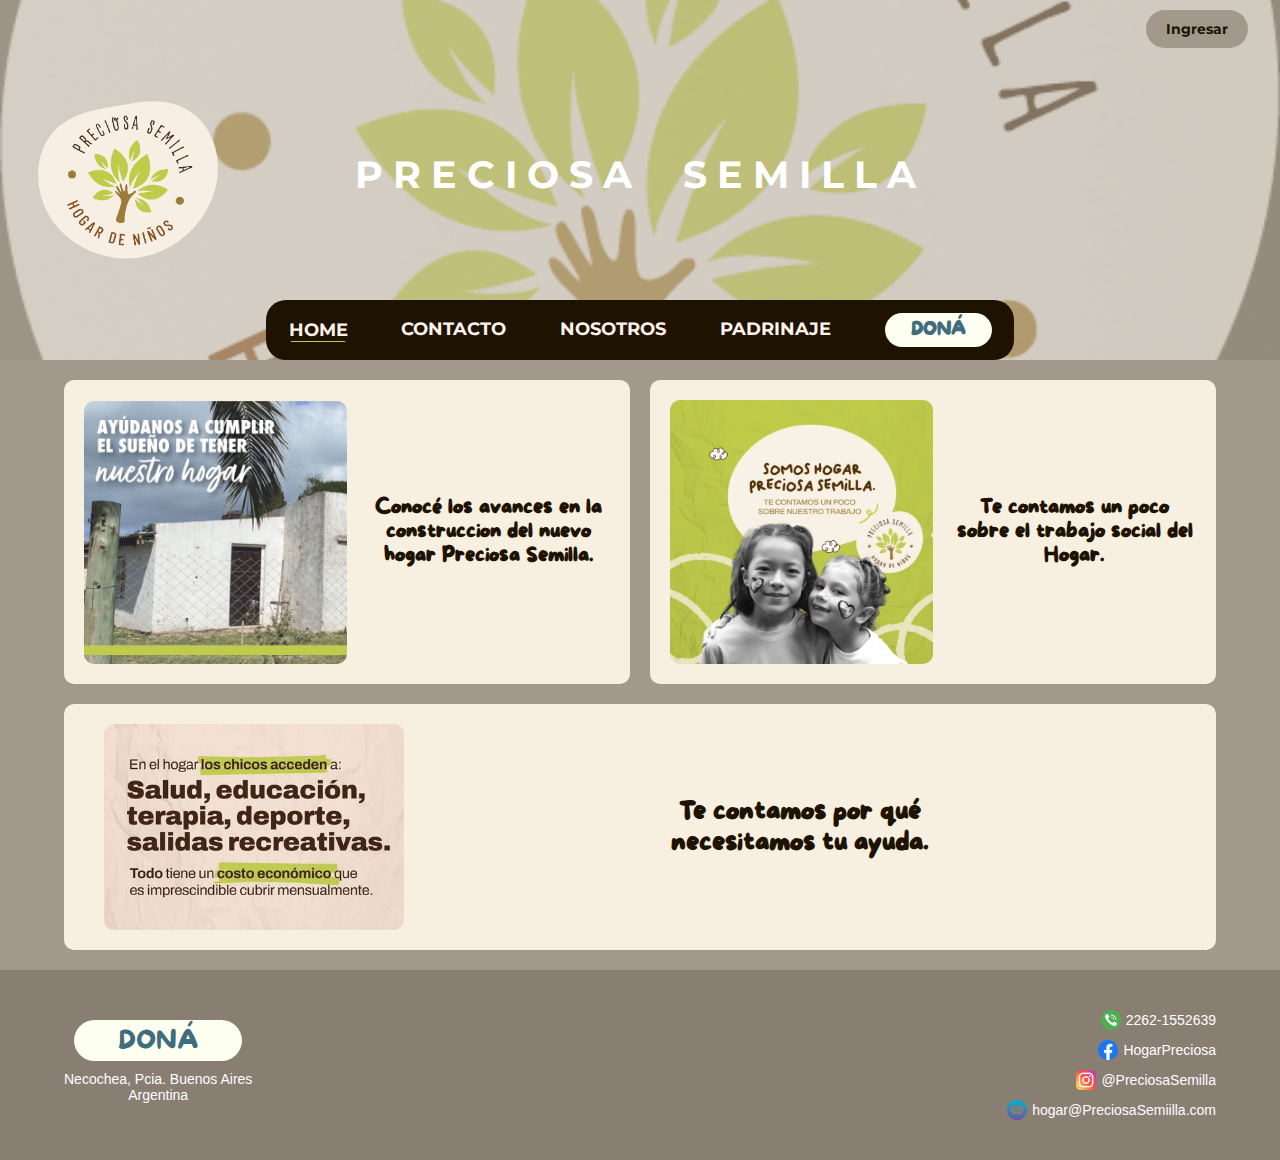
==== index.html @ 32f1a060 "Modificacion estructura de header y estilo navbar" ====
<!DOCTYPE html>
<html lang="es">

<head>
    <meta charset="UTF-8">
    <meta name="viewport" content="width=device-width, initial-scale=1.0">
    <link href="https://fonts.googleapis.com/css2?family=Montserrat:wght@400;700&family=More+Sugar&display=swap"
        rel="stylesheet">
    <link rel="stylesheet" href="./css/preciosasemilla.css">
    <link rel="stylesheet" href="https://cdnjs.cloudflare.com/ajax/libs/font-awesome/6.0.0-beta3/css/all.min.css">
    <title>Preciosa semilla</title>
</head>

<body>
    <header>
        <div class="header">
            <div class="top-header">
                <div class="header-content">
                    <img src="img\PRECIOSA-SEMILLA-LOGO.png" alt="Preciosa Semilla Logo" class="logo">
                </div>
                <div class="user-section">
                    <div class="user-icon oculto">
                        <img src="img/usuario.png" alt="User Icon">
                    </div>

                    <a href="login.html" class="login-button" id="link_ingresar">Ingresar</a>
                    <span id="span_nombre_usuario" class="login-button oculto"></span>
                </div>
            </div>
            <div class="title-header">
                <h1>PRECIOSA SEMILLA</h1>
            </div>
            <nav class="nav">
                <ul>
                    <li class="li-active"><a href="index.html">HOME</a></li>
                    <li><a href="contacto.html">CONTACTO</a></li>
                    <li><a href="nosotros.html">NOSOTROS</a></li>
                    <li><a href="padrinaje.html">PADRINAJE</a></li>
                    <li><a href="dona.html" class="btn-dona dona">DONÁ</a></li>
                </ul>
            </nav>
            <!-- Menu responsive -->
            <div class="hamburger" onclick="toggleMenu()">
                <img src="img/menu-hamburguesa.png" alt="User Icon">
                <span></span>
                <span></span>
                <span></span>
            </div>

            <nav class="responsive-menu">
                <ul>
                    <li><a href="index.html">HOME</a></li>
                    <li><a href="contacto.html">CONTACTO</a></li>
                    <li><a href="nosotros.html">NOSOTROS</a></li>
                    <li><a href="padrinaje.html">PADRINAJE</a></li>
                    <li><a href="dona.html">DONÁ</a></li>
                </ul>
            </nav>
        </div>
    </header>

    <main class="main-home">
        <section class="card-home">
            <img src="./img/ayudanos-a-contruir-nuestro-hogar.png" alt="Ayudanos a construir nuestro hogar">
            <h4>Conocé los avances en la construccion del nuevo hogar Preciosa Semilla.</h4>
        </section>
        <section class="card-home">
            <img src="./img/nosotros.jpeg" alt="Somos hogar Preciosa Semilla">
            <h4>Te contamos un poco sobre el trabajo social del Hogar.</h4>
        </section>
        <section class="card-home card-home-sola">
            <img src="./img/salud-educacion-preciosa-semilla.png"
                alt="Salud, educación, terapia, deporte, salidas recreativas">
            <h4 class="h4-te-contamos">Te contamos por qué necesitamos tu ayuda.</h4>
        </section>
    </main>
    <footer>
        <div class="container-footer">
            <div class="footer-izq">
                <a href="dona.html" class="btn-dona">DONÁ</a>
                <p>Necochea, Pcia. Buenos Aires</p>
                <p>Argentina</p>
            </div>
            <div class="footer-der">
                <a href="https://wa.me/22621552639" target="_blank" rel="noopener noreferrer"><img
                        src="./img/llamada.png" alt="whatsapp" width="20" height="20"> 2262-1552639</a>
                <a href="https://www.facebook.com/preciosasemilla" target="_blank" rel="noopener noreferrer"><img
                        src="./img/facebook.png" alt="facebook" width="20" height="20"> HogarPreciosa</a>
                <a href="https://www.instagram.com/preciosasemilla/" target="_blank" rel="noopener noreferrer"><img
                        src="./img/instagram.png" alt="instagram" width="20" height="20">@PreciosaSemilla</a>
                <a href="mailto:hogar@PreciosaSemiilla.com" rel="noopener noreferrer"><img
                        src="./img/correo-electronico.png" alt="mail" width="20" height="20">
                    hogar@PreciosaSemiilla.com</a>
            </div>
        </div>

    </footer>
    <script src="./js/preciosasemilla.js"></script>

    <script src="js/script.js"></script>
</body>

</html>
---- css/preciosasemilla.css ----
/*Fuentes*/
@font-face {
    font-family: 'More sugar';
    src: url('../fonts/more_sugar_font/MoreSugar-Regular.ttf');
}

* {
    margin: 0;
    padding: 0;
    box-sizing: border-box;
}

/* General Styles */
body {
    font-family: 'Montserrat', sans-serif;
    background-color: #a2988b;
    color: #fff3ec;
}

h1,
h2 {
    font-family: 'Montserrat', cursive;
    color: #fdfff0;
    text-align: center;
}

h2 {
    font-family: 'More sugar';

}

p,
a {
    font-size: 14px;
    text-decoration: none;
}

ul {
    list-style: none;
}

/* body {
    font-family: 'More sugar';
    background-color: #a2988b;
} */

main {
    width: 90%;
    max-width: 1200px;
    margin: auto;
}

/*AMPI*/
/* General Styles */
.info-section {
    display: flex;
    justify-content: space-around;
    align-items: center;
    padding: 10%;
    background-color: #f5efe4;
    color: #4d4d4d;
}

.image-container img {
    max-width: 100%;
    border-radius: 10px;
}

.text-container {
    margin: 5%;
    width: 90%;
    text-align: center;
}

.text-container h2 {
    font-size: 2rem;
    color: #406c7d;
    margin-bottom: 1rem;
}

.text-container p {
    font-size: 1rem;
    line-height: 1.5;
    margin-bottom: 1rem;
}

.text-container h3 {
    font-size: 1.5rem;
    margin-top: 2rem;
}

.buttons {
    display: flex;
    justify-content: space-around;
    margin-top: 2rem;
}

.buttons a {
    background-color: #bfcc4d;
    color: #406c7d;
    padding: 10px 20px;
    border: none;
    border-radius: 5px;
    cursor: pointer;
    font-size: 1rem;
}

.buttons a:hover {
    background-color: #aab739;
}


/* Header */
/* .header {
    display: flex;
    justify-content: space-between;
    align-items: center;
    background-color: rgba(162, 152, 139, 0.8);
    padding: 10px 20px;
    position: sticky;
    top: 0;
    z-index: 10;
}

.logo-container {
    display: flex;
    align-items: center;
}

.logo {
    height: 50px;
    margin-right: 10px;
}

.site-title {
    font-size: 24px;
}

.navbar {
    display: flex;
    gap: 20px;
}

.navbar a {
    text-decoration: none;
    color: #fff3ec;
    padding: 5px 10px;
}

.navbar .active {
    background-color: #bfcc4d;
    color: #406c7d;
    border-radius: 5px;
}

.navbar .donate,
.footer .donate,
.donate {
    background-color: #ffffff3f;
    color: #406c7d;
    border-radius: 5px;
    padding: 10px 20px;
}

.login {
    background-color: transparent;
    border: 1px solid #fff3ec;
    padding: 5px 10px;
    color: #fff3ec;
    border-radius: 5px;
} */

/* Contact Section */
.contact-section,
#nosotros,
#padrinazgo {
    display: flex;
    align-items: center;
    /* Centra verticalmente ambos bloques */
    justify-content: center;
    /* Centra horizontalmente ambos bloques */
    gap: 5%;
    /* Espacio entre los bloques */
    padding: 10%;
    /* Espaciado alrededor de la sección */
}

.form {
    width: 100%;
    /* Ajusta el ancho de cada bloque */
    display: flex;
    flex-direction: column;
    align-items: center;
    /* Centra horizontalmente el contenido */
    text-align: center;
    /* Centra el texto */

}

.form-container,
.info-container {
    width: 45%;
    /* Ajusta el ancho de cada bloque */
    display: flex;
    flex-direction: column;
    align-items: center;
    /* Centra horizontalmente el contenido */
    text-align: center;
    /* Centra el texto */
}

input,
textarea {
    width: 90%;
    /* Tamaño del campo */
    /* margin: 10px 0; */
    margin-bottom: 15px;
    /* Espaciado superior e inferior */
    padding: 10px;
    /* Espaciado interno */
    border: 1px solid #ccc;
    /* Define un borde */
    border-radius: 5px;
    /* Borde redondeado */
    background-color: #fff3ec;
    /* Color de fondo */
    color: #4d4d4d;
    /* Color del texto */
    max-width: 350px;
}

/* button {
    background-color: #bfcc4d;
    color: #406c7d;
    border: none;
    padding: 10px 20px;
    border-radius: 5px;
    cursor: pointer;
    margin-top: 20px;
    align-self: center;
} */
.btn-form {
    background-color: #bfcc4d;
    color: #406c7d;
    border: none;
    padding: 10px 20px;
    border-radius: 5px;
    cursor: pointer;
    margin-top: 20px;
    align-self: center;
}

/*FIN AMPI*/

/*HOME*/
.main-home {
    display: grid;
    gap: 20px;
    grid-template-columns: 1fr;
    padding: 20px 0;

}

.card-home {
    display: flex;
    flex-direction: column;
    align-items: center;
    gap: 20px;
    padding: 20px;
    background-color: #f7efe0;
    border-radius: 10px;
    position: relative;
    cursor: pointer;
    transition: all 0.3s;
}

.card-home h4 {
    font-family: 'More sugar';
    font-size: 20px;
    color: #1e1200;
    text-align: center;
    max-width: 300px;
    margin: auto;
}

.card-home img {
    width: 90%;
    max-width: 300px;
    border-radius: 10px;
}

.card-home:hover {
    transform: scale(1.05);
}

.form-login {
    display: flex;
    flex-direction: column;
    max-width: 400px;
    margin: auto;
    padding: 30px;
    width: 100%;
}

.form-login div {
    display: flex;
    flex-direction: row;
    justify-content: space-between;
    width: 90%;
}

.form-login h5 {
    font-family: 'More sugar';
    font-size: 26px;
    color: #fff3ec;
    text-align: center;
    margin: 0;
}

.mensaje-error {
    color: red;
    font-size: 14px;
    margin: 0;
}

.oculto {
    display: none;
}

/* FOOTER*/
.btn-dona {
    font-family: 'More sugar';
    color: #406c7d;
    padding: 5px 26px;
    border-radius: 30px;
    border: none;
    font-size: 26px;
    margin: 10px;
    cursor: pointer;
    background-color: #fdfff0;
    transform: scale(1);
    transition: all 1s ease-out;
}

.btn-dona:hover {
    transform: scale(1.2);
}

footer {
    background-color: #887e72;
    color: #ffffff;
    padding: 20px 0;
}

.container-footer {
    max-width: 1200px;
    margin: auto;
    display: flex;
    justify-content: space-between;
    background-color: #887e72;
    color: #ffffff;
    padding: 20px 0;
    font-size: 16px;
    font-family: 'Monserat', sans-serif;
    flex-direction: column;
    gap: 15px;
}

.footer-izq {
    text-align: center;
    display: flex;
    flex-direction: column;
}

.footer-der {
    display: flex;
    flex-direction: column;
    align-items: flex-end;
    padding: 0 30px;
    justify-content: center;
    gap: 10px
}

.footer-der a {
    display: flex;
    align-items: center;
    text-decoration: none;
    gap: 5px;
    color: #ffffff;

}

.footer-der a:hover {
    color: #f7efe0;
}

/*ADMIN*/
button.btn-action-admin {
    padding: 0;
    height: 50px;
    width: 50px;
    border-radius: 50%;
    background-color: #ffc0ad;
    border: 0;
}

button.btn-action-admin img {
    padding: 5px;
    width: 45px;
}

.btns-action-admin {
    position: absolute;
    top: 5px;
    right: 5px;
}

/*VANI*/
.tope {
    background-color: #a2988b;
    width: 100%;
    height: 7%;
    display: flex;
    position: absolute;
    top: 0px;
}

header {
    height: 20vh;
}

.top-header {
    display: flex;
    flex-direction: row;
    justify-content: space-between;
    align-items: flex-end;
    width: 95%;
    height: 50px;
}

.title-header {
    height: calc(100% - 100px);
    display: flex;
    align-items: center;
    justify-content: center;
    font-size: 60px;
}

.header {
    background-color: #625c54;
    /* border-bottom: 2px solid #ddd; */
    /* padding: 10px 0; */
    width: 100%;
    height: 100%;
    /* Ajustar altura con porcentaje */
    display: flex;
    flex-direction: column;
    justify-content: space-between;
    align-items: center;
    position: relative;
    background-image: url('../img/FONDO-LOGO.png');
    background-size: cover;
    background-position: center;
    background-repeat: no-repeat;
    /* position: relative; */



}

/* Header content */
.header-content {
    /* display: flex;
    align-items: center;
    justify-content: space-between; */
}

/* Logo */
.logo {
    /* margin-left: 5cm;
    width: 9%; */
    /* Logo ajustado a un porcentaje del contenedor */
    /* height: auto;
    margin-top: 20px;
    position: absolute;
    bottom: 10px;
    left: 3%;
    transition: all 0.9s ease; */
    /* Transición suave para todas las propiedades */

    width: 14%;
    position: absolute;
    bottom: 50%;
    left: 3%;
    transition: all 0.9s ease;
    transform: translateY(50%);
}

/*title*/
h1 {
    text-align: center;
    font-size: 3vw;
    /* Ajuste en función del ancho de la pantalla */
    color: white;
    word-spacing: 20px;
    letter-spacing: 10px;
    margin: 0;
}

/* Navigation menu */
nav ul {
    /* background-color: #1e1200;
    height: 50px;
    padding: 0 20px; */
    /* Ajusta la altura del menú de navegación */
    /* border-radius: 20px;
    list-style: none;
    display: flex;
    position: absolute;
    bottom: 0;
    right: 15%;
    gap: 2%; */
    background-color: #1e1200;
    height: 60px;
    padding: 0 30px;
    border-radius: 20px;
    list-style: none;
    display: flex;
    /* position: absolute; */
    /* bottom: 0;
    right: 15%; */
    gap: 2%;
    justify-content: center;
}

nav ul li {
    display: flex;
    flex-direction: column;
    justify-content: center;
    align-items: center;
    padding: 5px;
    margin: 5px;
    position: relative;
}

nav ul li a::after {
    content: "";
    display: block;
    width: 0%;
    margin: 0 auto;
    border-bottom: 2px solid #bfcc4d;
    transition: width 0.3s ease;
}

nav ul li a:hover::after {
    width: 80%;
}

nav ul li a {
    text-align: center;
    text-decoration: none;
    color: #fff3ec;
    font-weight: bold;
    padding: 5px 10px 5px 10px;
    font-size: 18px;
}

.dona {
    /* Aumenta el espacio entre letras */
    text-align: center;
    font-size: 18px;
}

/* User section */
.user-section {
    display: flex;
    align-items: center;
    gap: 10px;
    /* position: absolute;
    right: 10px;
    bottom: 5px; */
}

/* User icon */
.user-icon img {
    width: 60px;
    border-radius: 50%;
    /* position: absolute;
    bottom: 10px;
    right: 2.5cm; */
    transition: all 0.9s ease;
    /* Aseguro que la transición se mantenga también aquí */
}

/* Login button */
.login-button {
    padding: 10px 20px;
    background-color: #a2988b;
    color: #1e1200;
    border: none;
    border-radius: 30px;
    cursor: pointer;
    font-weight: bold;
    transition: background-color 0.3s;
    /* position: absolute;
    bottom: 10px;
    right: 4cm; */
    transition: all 0.9s ease;
    /* Aseguro que la transición se mantenga también aquí */
}

.login-button:hover {
    background-color: #bfcc4d;
}

.li-active a::after {
    content: "";
    display: block;
    width: 90%;
    margin: 0 auto;
    border-bottom: 1px solid #bfcc4d;
}

/* FIN VANI*/
@media screen and (min-width: 480px) {
    .card-home {
        flex-direction: row;
    }

    .card-home img {
        width: 50%;
    }

    footer {
        padding: 20px 5%;

    }

    .container-footer {
        flex-direction: row;
        /* justify-content: space-evenly; */
    }

    .footer-der {
        padding: 0;
    }
}

@media screen and (max-width: 768px) {
    /* .header {
        flex-direction: column;
        align-items: center;
    } */

    .nav ul {
        flex-direction: column;
    }

    .card-home {
        grid-template-columns: 1fr;
    }
}

@media screen and (min-width: 768px) {
    .main-home {
        grid-template-columns: repeat(2, 1fr);
    }

    section.card-home-sola {
        grid-column: 1 / -1;
        padding: 20px 40px;
    }

    section.card-home-sola h4 {
        font-size: 26px;
    }

    header {
        height: 40vh;
    }
}


/* @media (max-width: 980px) {
    .logo {
        width: 9%;
        margin-left: 4%;
        margin-bottom: 10%;
        transition: all 0.9s ease;
    }
} */

@media (max-width: 1270px) {
    .logo {
        /* width: 9%; */
        /* Reduzco el tamaño del logo */
        /* margin-left: 5%; */
        transition: all 0.9s ease;
        /* Aseguro que la transición se mantenga también aquí */
        top: 0;
        bottom: 100%;
        transform: translateY(10px);
    }
}

@media (max-width: 1030px) {
    /* .login-button {
        position: absolute;
        bottom: 10px;
        right: 10px;
        transition: all 0.9s ease;
    } */

}

@media (max-width: 1030px) {
    .user-icon {
        position: absolute;
        bottom: 5px;
        right: 10px;
        transition: all 0.9s ease;
        /* Aseguro que la transición se mantenga también aquí */
    }

}

.login-button:hover {
    background-color: #bfcc4d;
}


/* agregado vani ultimo*/

/* Estilo del menú hamburguesa */
.hamburger {
    display: none;
    /* Ocultar inicialmente */
    width: 40px;
    /* Ancho del ícono */
    height: 40px;
    /* Alto del ícono */
    cursor: pointer;
    position: absolute;
    /* Permite posicionarlo donde desees */
    top: 80%;
    /* Ajustar el ícono en relación al top */
    left: 5%
}

.responsive-menu {
    display: none;
    /* Oculto por defecto */
    position: absolute;
    top: 60px;
    /* Ajusta según la posición de tu header o menú */
    left: 0;
    width: 100%;
    background-color: #a2988b;
    border-radius: 10px;
    box-shadow: 0 2px 10px rgba(0, 0, 0, 0.2);
}

.responsive-menu ul {
    list-style: none;
    margin: 0;
    padding: 10px 0;
    text-align: center;
}

.responsive-menu ul li {
    margin: 10px 0;
}

.responsive-menu ul li a {
    text-decoration: none;
    color: #1e1200;
    font-size: 1.2em;
    font-weight: bold;
    transition: color 0.3s ease;
}

.responsive-menu ul li a:hover {
    color: #bfcc4d;
}

/* Para mostrar el menú cuando se activa */
.responsive-menu.show {
    display: block;

}

/* Media query para dispositivos pequeños */
@media (max-width: 780px) {
    nav ul {
        display: none;
        /* Ocultar el menú normal */

    }

    .hamburger {
        display: flex;
        /* Mostrar el menú hamburguesa */
    }

}

.dona-container {
    display: flex;
    height: 100vh;
    margin-right: 5%;
    margin-left: 5%;

}

/* Estilo para los dos divs */
.botones-container,
.texto-dona-container {
    padding: 8%;
    width: 45%;
    flex-direction: column;
    text-align: center;


}


.texto-dona-container {

    color: white;
    font-family: 'More sugar';
    font-size: 20px;
    text-align: center;
    line-height: 1.2;
    /* Ajusta el interlineado (espacio entre líneas) */
    letter-spacing: 2px;
    /* Ajusta el interletrado (espacio entre letras) */

}

.donation-buttons {
    display: flex;
    flex-wrap: wrap;
    gap: 20px;
    justify-content: center;
    padding: 20px;

}

.donation-button {
    width: 110%;
    height: 1.7cm;
    display: flex;
    align-items: center;
    justify-content: center;
    gap: 10px;
    padding: 10px 20px;
    margin: 15px;
    font-size: 1em;
    font-weight: bold;
    color: rgb(83, 78, 78);
    background-color: #f7efe0;
    border: none;
    border-radius: 20px;
    cursor: pointer;
    transition: background-color 0.3s ease;
}

.donation-button:hover {
    background-color: #bfcc4d;

}

.button-icon {
    width: 170px;

}

main {
    background-color: #a2988b;
}
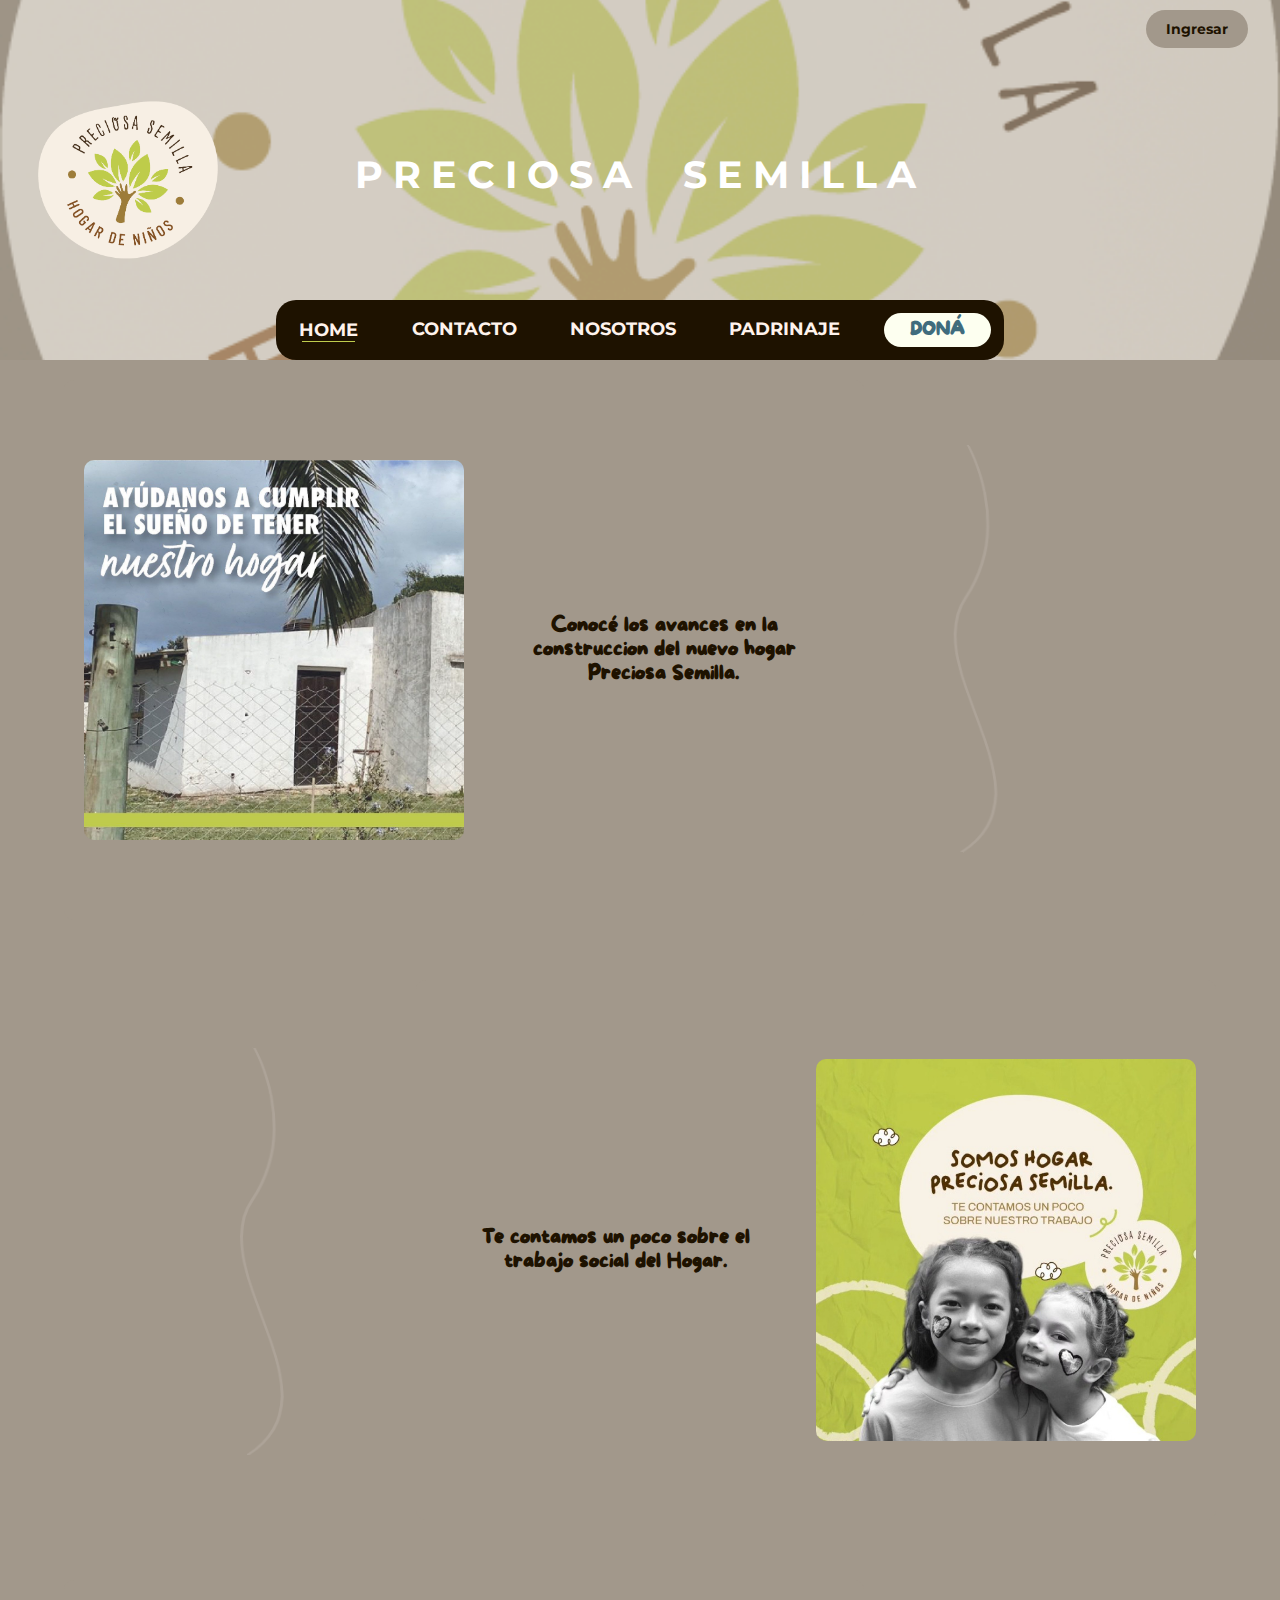
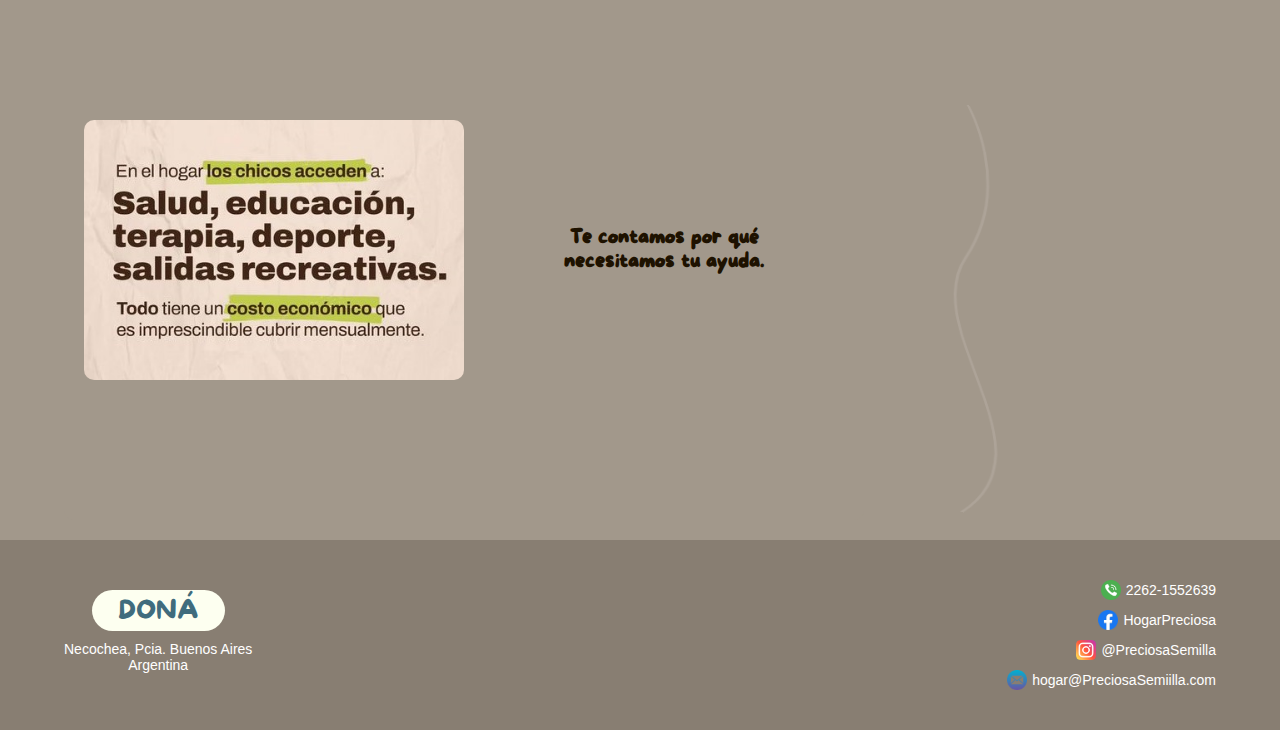
==== commit fce0cb86: "Se cambio el contenido index.html. Se le dio nueva organizacion" ====
--- a/index.html
+++ b/index.html
@@ -60,19 +60,46 @@
     </header>
 
     <main class="main-home">
-        <section class="card-home">
-            <img src="./img/ayudanos-a-contruir-nuestro-hogar.png" alt="Ayudanos a construir nuestro hogar">
-            <h4>Conocé los avances en la construccion del nuevo hogar Preciosa Semilla.</h4>
+        <section class="container-card">
+            <div class="card-home">
+                <img src="./img/ayudanos-a-contruir-nuestro-hogar.png" alt="Ayudanos a construir nuestro hogar">
+                <h4>Conocé los avances en la construccion del nuevo hogar Preciosa Semilla.</h4>
+            </div>
         </section>
-        <section class="card-home">
-            <img src="./img/nosotros.jpeg" alt="Somos hogar Preciosa Semilla">
-            <h4>Te contamos un poco sobre el trabajo social del Hogar.</h4>
+        <div class="curva-contenedor">
+            <svg class="curva-decorativa" xmlns="http://www.w3.org/2000/svg" viewBox="0 0 1440 100"
+                preserveAspectRatio="none">
+                <path d="M0,50 C300,150 600,0 900,50 C1200,100 1440,50 1440,50" fill="none" stroke="#fff9f91f"
+                    stroke-width="3" />
+            </svg>
+        </div>
+        <section class="container-card card-reverse">
+            <div class="card-home card-reverse">
+                <img src="./img/nosotros.jpeg" alt="Somos hogar Preciosa Semilla">
+                <h4>Te contamos un poco sobre el trabajo social del Hogar.</h4>
+            </div>
         </section>
-        <section class="card-home card-home-sola">
-            <img src="./img/salud-educacion-preciosa-semilla.png"
-                alt="Salud, educación, terapia, deporte, salidas recreativas">
-            <h4 class="h4-te-contamos">Te contamos por qué necesitamos tu ayuda.</h4>
+        <div class="curva-contenedor curva-contenedor-izq">
+            <svg class="curva-decorativa" xmlns="http://www.w3.org/2000/svg" viewBox="0 0 1440 100"
+                preserveAspectRatio="none">
+                <path d="M0,50 C300,150 600,0 900,50 C1200,100 1440,50 1440,50" fill="none" stroke="#fff9f91f"
+                    stroke-width="3" />
+            </svg>
+        </div>
+        <section class="container-card">
+            <div class="card-home card-home-sola">
+                <img src="./img/salud-educacion-preciosa-semilla.png"
+                    alt="Salud, educación, terapia, deporte, salidas recreativas">
+                <h4 class="h4-te-contamos">Te contamos por qué necesitamos tu ayuda.</h4>
+            </div>
         </section>
+        <div class="curva-contenedor curva-contenedor-baja">
+            <svg class="curva-decorativa" xmlns="http://www.w3.org/2000/svg" viewBox="0 0 1440 100"
+                preserveAspectRatio="none">
+                <path d="M0,50 C300,150 600,0 900,50 C1200,100 1440,50 1440,50" fill="none" stroke="#fff9f91f"
+                    stroke-width="3" />
+            </svg>
+        </div>
     </main>
     <footer>
         <div class="container-footer">
--- a/css/preciosasemilla.css
+++ b/css/preciosasemilla.css
@@ -255,10 +255,9 @@
 /*HOME*/
 .main-home {
     display: grid;
-    gap: 20px;
+    gap: 60px;
     grid-template-columns: 1fr;
     padding: 20px 0;
-
 }
 
 .card-home {
@@ -267,11 +266,17 @@
     align-items: center;
     gap: 20px;
     padding: 20px;
-    background-color: #f7efe0;
+    background-color: #a2988b;
     border-radius: 10px;
+    width: calc(min(800px, 100%));
     position: relative;
     cursor: pointer;
     transition: all 0.3s;
+}
+
+.card-reverse {
+    display: flex;
+    justify-content: flex-start;
 }
 
 .card-home h4 {
@@ -285,13 +290,50 @@
 
 .card-home img {
     width: 90%;
-    max-width: 300px;
+    max-width: 50vh;
     border-radius: 10px;
 }
 
-.card-home:hover {
-    transform: scale(1.05);
-}
+.container-card {
+    position: relative;
+}
+
+.curva-contenedor {
+    position: absolute;
+    background-color: transparent;
+    padding: 50px 20px;
+    color: white;
+    text-align: center;
+    top: 60%;
+    right: 20%;
+    width: 570px;
+    transform: rotate3d(13, 32, 51, 268deg) translateY(240%);
+
+}
+
+.curva-contenedor-izq {
+    top: 140%;
+    left: 15%;
+    transform: rotate3d(13, 32, 51, 268deg) translateY(-240%);
+}
+
+.curva-contenedor-baja {
+    top: 200%;
+
+    transform: rotate3d(13, 32, 51, 268deg) translateY(240%);
+}
+
+.curva-decorativa {
+    position: absolute;
+    bottom: 0;
+    /* Posiciona la curva al fondo del contenedor */
+    left: 0;
+    width: 100%;
+    /* Asegura que ocupe el ancho completo */
+    height: 100%;
+    /* Ajusta la altura según sea necesario */
+}
+
 
 .form-login {
     display: flex;
@@ -335,11 +377,12 @@
     border-radius: 30px;
     border: none;
     font-size: 26px;
-    margin: 10px;
+    margin: 10px auto;
     cursor: pointer;
     background-color: #fdfff0;
     transform: scale(1);
     transition: all 1s ease-out;
+    max-width: 170px;
 }
 
 .btn-dona:hover {
@@ -350,6 +393,8 @@
     background-color: #887e72;
     color: #ffffff;
     padding: 20px 0;
+    position: relative;
+    z-index: 10;
 }
 
 .container-footer {
@@ -625,6 +670,11 @@
 @media screen and (min-width: 480px) {
     .card-home {
         flex-direction: row;
+        height: 60vh;
+    }
+
+    .card-reverse {
+        flex-direction: row-reverse;
     }
 
     .card-home img {
@@ -656,15 +706,15 @@
         flex-direction: column;
     }
 
-    .card-home {
+    /* .card-home {
         grid-template-columns: 1fr;
-    }
+    } */
 }
 
 @media screen and (min-width: 768px) {
-    .main-home {
+    /* .main-home {
         grid-template-columns: repeat(2, 1fr);
-    }
+    } */
 
     section.card-home-sola {
         grid-column: 1 / -1;
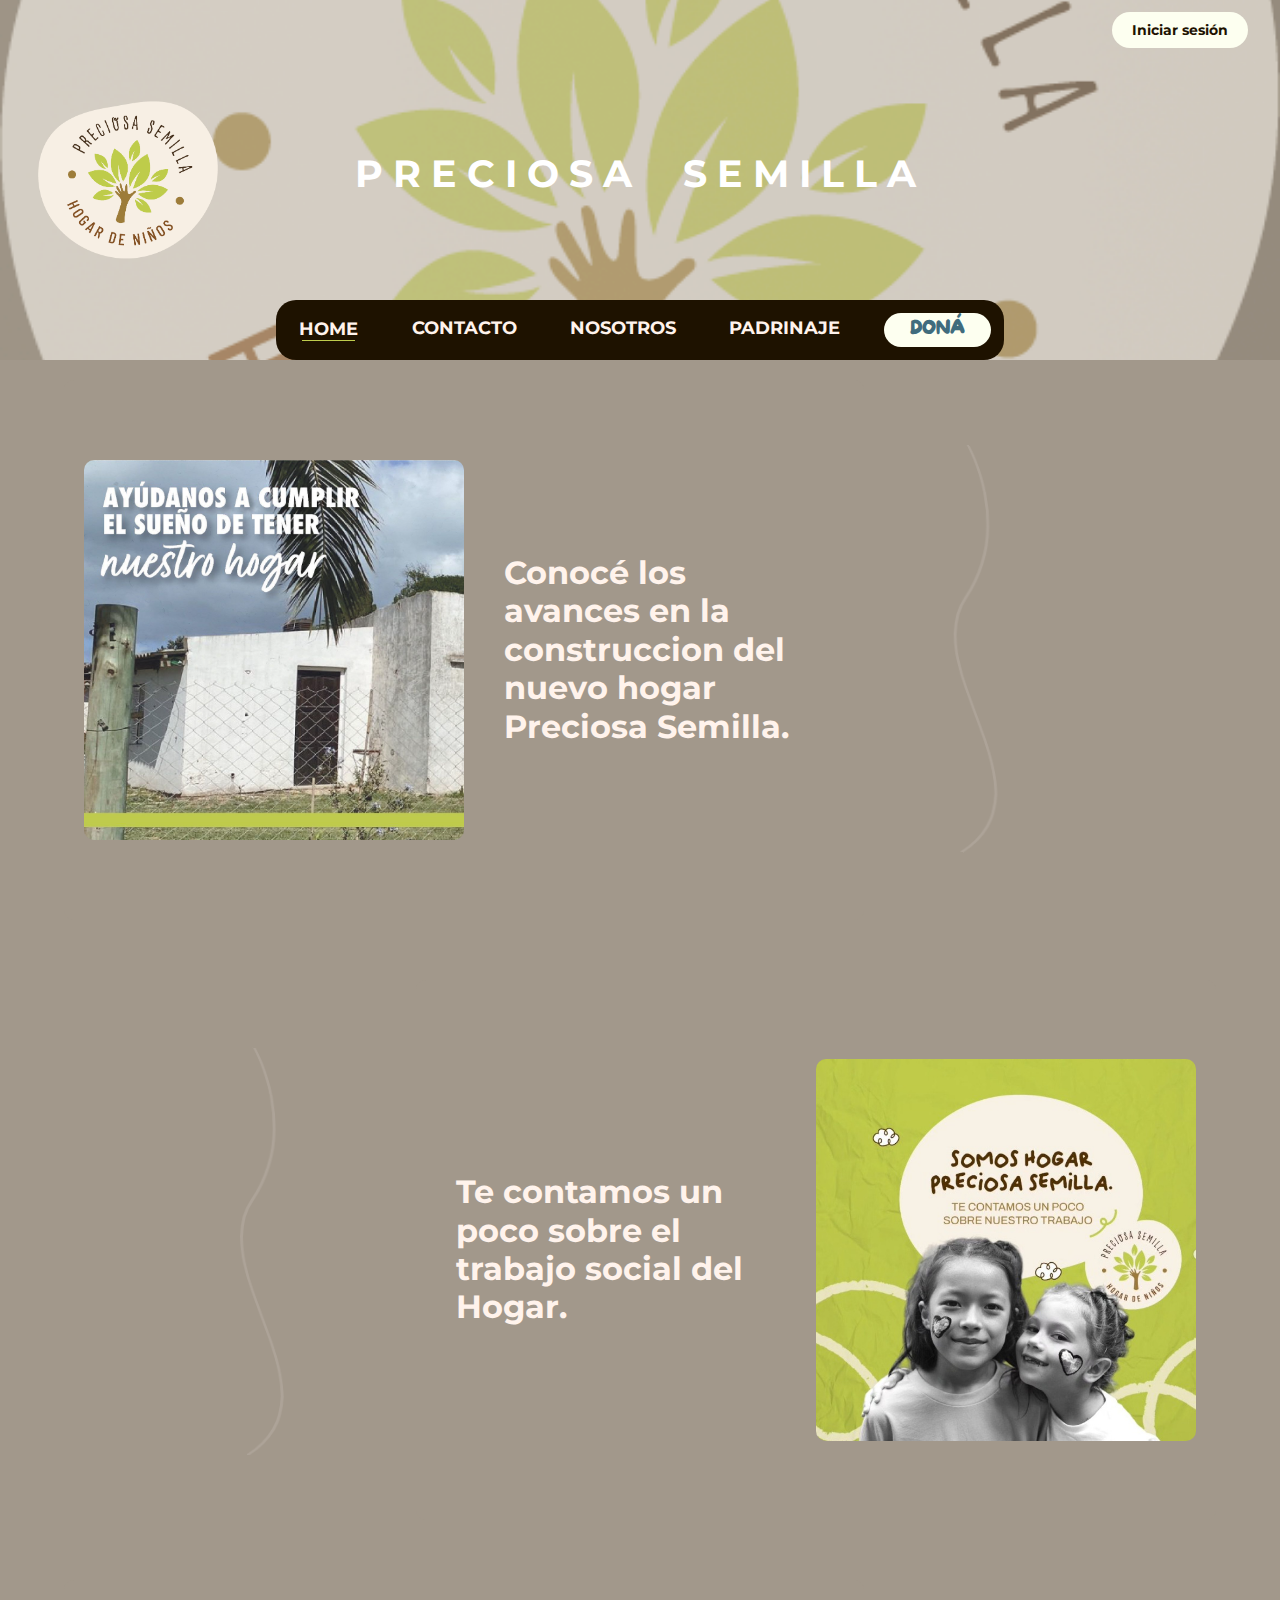
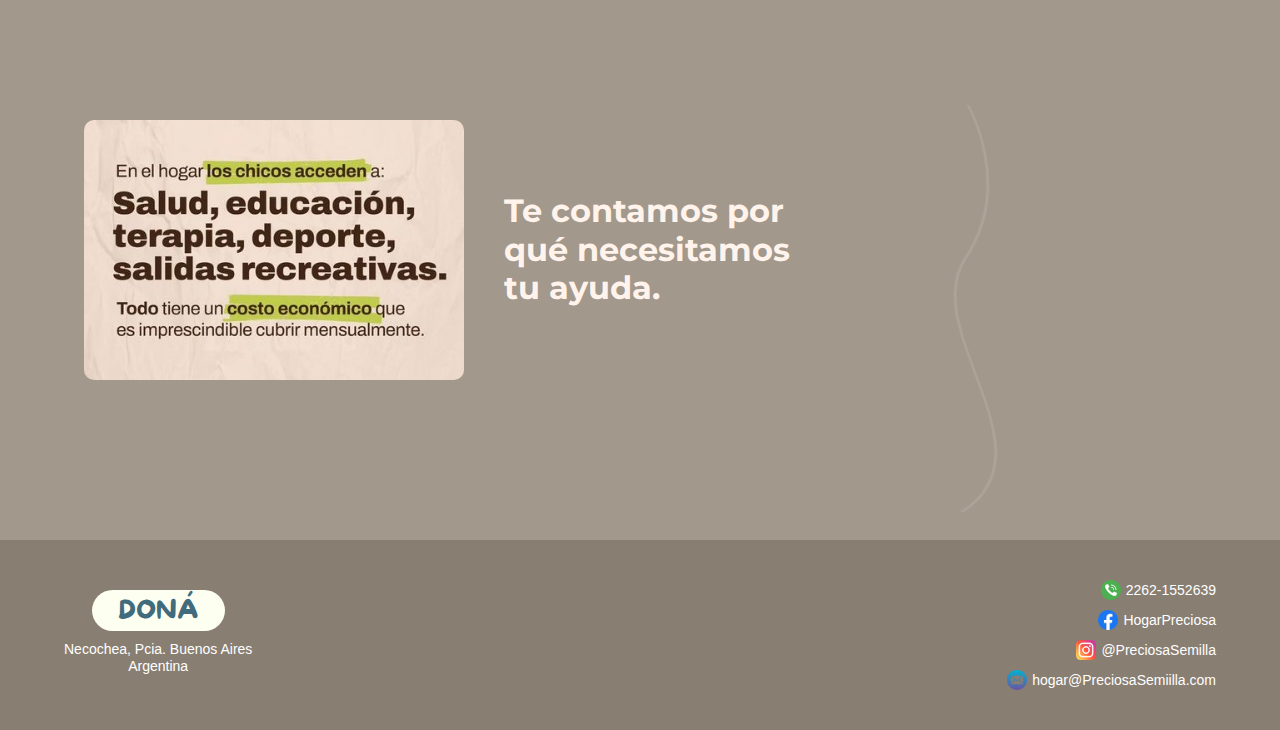
==== commit cf54fe2b: "Cambio de testo en dona. Falta darle estilo a esos botones" ====
--- a/index.html
+++ b/index.html
@@ -23,7 +23,7 @@
                         <img src="img/usuario.png" alt="User Icon">
                     </div>
 
-                    <a href="login.html" class="login-button" id="link_ingresar">Ingresar</a>
+                    <a href="login.html" class="login-button" id="link_ingresar">Iniciar sesión</a>
                     <span id="span_nombre_usuario" class="login-button oculto"></span>
                 </div>
             </div>
--- a/css/preciosasemilla.css
+++ b/css/preciosasemilla.css
@@ -15,6 +15,9 @@
     font-family: 'Montserrat', sans-serif;
     background-color: #a2988b;
     color: #fff3ec;
+    text-align: start;
+    font-size: 16px;
+    line-height: 1.2;
 }
 
 h1,
@@ -22,10 +25,11 @@
     font-family: 'Montserrat', cursive;
     color: #fdfff0;
     text-align: center;
+    margin-bottom: 15px;
 }
 
 h2 {
-    font-family: 'More sugar';
+    font-size: 2rem;
 
 }
 
@@ -69,14 +73,14 @@
 .text-container {
     margin: 5%;
     width: 90%;
-    text-align: center;
-}
-
-.text-container h2 {
+    /* text-align: center; */
+}
+
+/* .text-container h2 {
     font-size: 2rem;
     color: #406c7d;
     margin-bottom: 1rem;
-}
+} */
 
 .text-container p {
     font-size: 1rem;
@@ -201,11 +205,12 @@
 .info-container {
     width: 45%;
     /* Ajusta el ancho de cada bloque */
-    display: flex;
+    /* display: flex;
     flex-direction: column;
-    align-items: center;
+    align-items: flex-start;
+    gap: 20px; */
     /* Centra horizontalmente el contenido */
-    text-align: center;
+    /* text-align: center; */
     /* Centra el texto */
 }
 
@@ -280,12 +285,9 @@
 }
 
 .card-home h4 {
-    font-family: 'More sugar';
-    font-size: 20px;
-    color: #1e1200;
-    text-align: center;
-    max-width: 300px;
+    font-size: 2rem;
     margin: auto;
+    padding: 0 20px;
 }
 
 .card-home img {
@@ -340,7 +342,7 @@
     flex-direction: column;
     max-width: 400px;
     margin: auto;
-    padding: 30px;
+    padding: 0 30px;
     width: 100%;
 }
 
@@ -352,7 +354,7 @@
 }
 
 .form-login h5 {
-    font-family: 'More sugar';
+    /* font-family: 'More sugar'; */
     font-size: 26px;
     color: #fff3ec;
     text-align: center;
@@ -514,11 +516,11 @@
 }
 
 /* Header content */
-.header-content {
-    /* display: flex;
-    align-items: center;
-    justify-content: space-between; */
-}
+/* .header-content {
+    display: flex;
+    align-items: center;
+    justify-content: space-between;
+} */
 
 /* Logo */
 .logo {
@@ -640,7 +642,7 @@
 /* Login button */
 .login-button {
     padding: 10px 20px;
-    background-color: #a2988b;
+    background-color: #fdfff0;
     color: #1e1200;
     border: none;
     border-radius: 30px;
@@ -908,11 +910,20 @@
     font-size: 1em;
     font-weight: bold;
     color: rgb(83, 78, 78);
-    background-color: #f7efe0;
-    border: none;
-    border-radius: 20px;
+    /* background-color: #f7efe0; */
+    /* border: none; */
+    /* border-radius: 20px; */
     cursor: pointer;
     transition: background-color 0.3s ease;
+    position: relative;
+}
+
+.first-donation-button::after {
+    content: "";
+    display: block;
+    width: 90%;
+    margin: 0 auto;
+    border-bottom: 1px solid #FFFFFF;
 }
 
 .donation-button:hover {
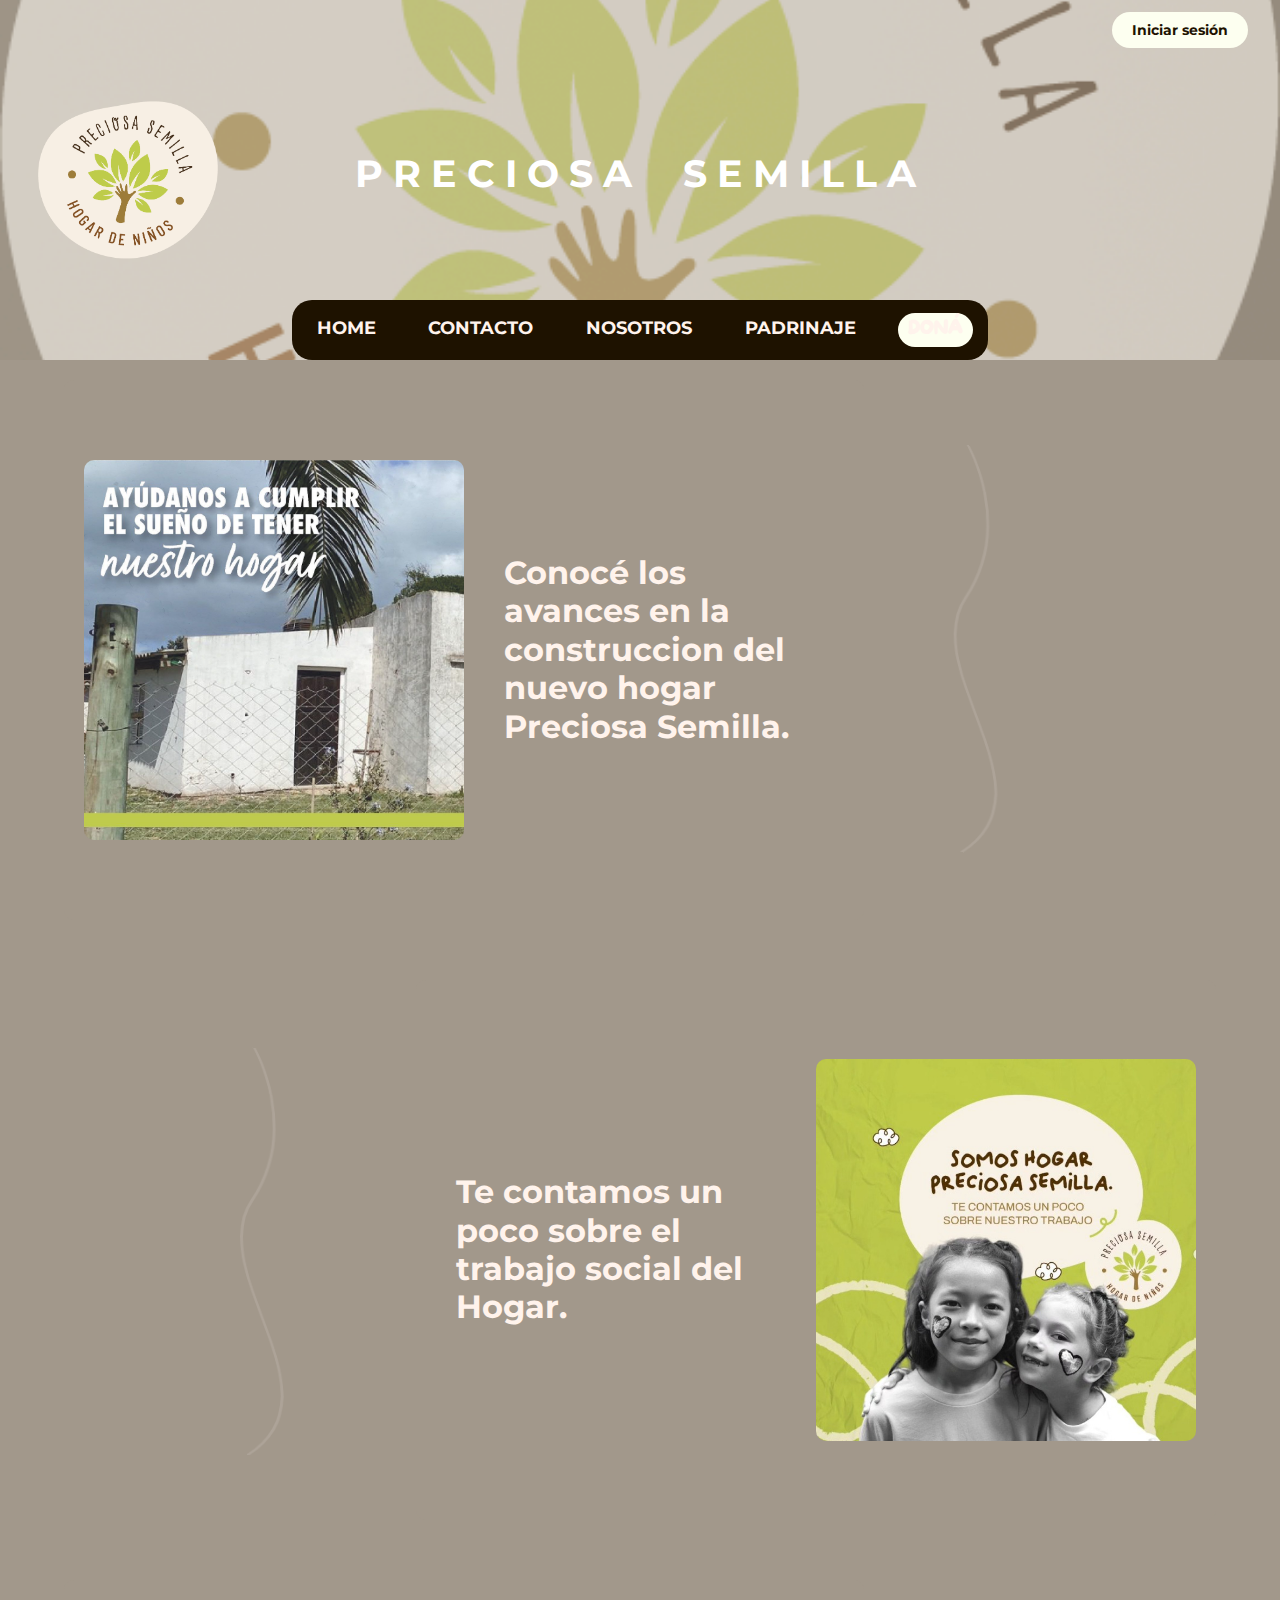
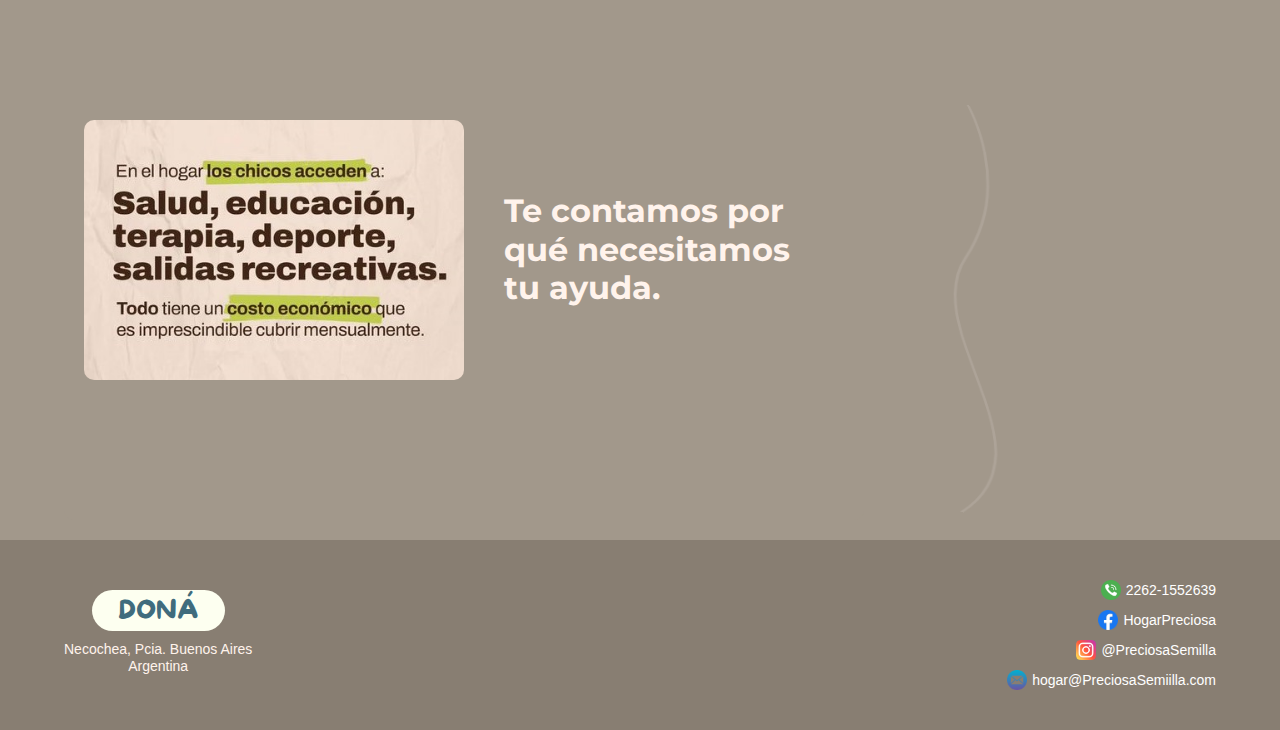
==== commit 5f0daa92: "Menu responsive funcionando, pero sin estilos. Si se presiona sobre el perfil de usuario se agrego c" ====
--- a/index.html
+++ b/index.html
@@ -19,12 +19,16 @@
                     <img src="img\PRECIOSA-SEMILLA-LOGO.png" alt="Preciosa Semilla Logo" class="logo">
                 </div>
                 <div class="user-section">
-                    <div class="user-icon oculto">
+                    <a href="login.html" class="login-button" id="link_ingresar">Iniciar sesión</a>
+                    <span id="span_nombre_usuario" class="span-usuario oculto"></span>
+                    <div class="user-icon" id="section-user">
                         <img src="img/usuario.png" alt="User Icon">
+                        <div class="menu-user oculto">
+                            <ul>
+                                <li><a href="index.html" id="cerrar_sesion_user">Cerrar sesión</a></li>
+                            </ul>
+                        </div>
                     </div>
-
-                    <a href="login.html" class="login-button" id="link_ingresar">Iniciar sesión</a>
-                    <span id="span_nombre_usuario" class="login-button oculto"></span>
                 </div>
             </div>
             <div class="title-header">
@@ -40,22 +44,24 @@
                 </ul>
             </nav>
             <!-- Menu responsive -->
-            <div class="hamburger" onclick="toggleMenu()">
-                <img src="img/menu-hamburguesa.png" alt="User Icon">
-                <span></span>
-                <span></span>
-                <span></span>
+            <div class="container-menu-responsive">
+                <div class="hamburger" onclick="toggleMenu()">
+                    <img src="img/menu-hamburguesa.png" alt="User Icon">
+                    <span></span>
+                    <span></span>
+                    <span></span>
+                </div>
+
+                <nav class="responsive-menu">
+                    <ul>
+                        <li><a href="index.html">HOME</a></li>
+                        <li><a href="contacto.html">CONTACTO</a></li>
+                        <li><a href="nosotros.html">NOSOTROS</a></li>
+                        <li><a href="padrinaje.html">PADRINAJE</a></li>
+                        <li><a href="dona.html">DONÁ</a></li>
+                    </ul>
+                </nav>
             </div>
-
-            <nav class="responsive-menu">
-                <ul>
-                    <li><a href="index.html">HOME</a></li>
-                    <li><a href="contacto.html">CONTACTO</a></li>
-                    <li><a href="nosotros.html">NOSOTROS</a></li>
-                    <li><a href="padrinaje.html">PADRINAJE</a></li>
-                    <li><a href="dona.html">DONÁ</a></li>
-                </ul>
-            </nav>
         </div>
     </header>
 
@@ -64,7 +70,12 @@
             <div class="card-home">
                 <img src="./img/ayudanos-a-contruir-nuestro-hogar.png" alt="Ayudanos a construir nuestro hogar">
                 <h4>Conocé los avances en la construccion del nuevo hogar Preciosa Semilla.</h4>
+                <div class="btns-action-admin oculto">
+                    <button class="btn-action-admin"><img src="./img/pencil.png"></button>
+                    <button class="btn-action-admin"><img src="./img/delete.png"></button>
+                </div>
             </div>
+
         </section>
         <div class="curva-contenedor">
             <svg class="curva-decorativa" xmlns="http://www.w3.org/2000/svg" viewBox="0 0 1440 100"
@@ -77,6 +88,10 @@
             <div class="card-home card-reverse">
                 <img src="./img/nosotros.jpeg" alt="Somos hogar Preciosa Semilla">
                 <h4>Te contamos un poco sobre el trabajo social del Hogar.</h4>
+                <div class="btns-action-admin oculto">
+                    <button class="btn-action-admin"><img src="./img/pencil.png"></button>
+                    <button class="btn-action-admin"><img src="./img/delete.png"></button>
+                </div>
             </div>
         </section>
         <div class="curva-contenedor curva-contenedor-izq">
@@ -91,6 +106,10 @@
                 <img src="./img/salud-educacion-preciosa-semilla.png"
                     alt="Salud, educación, terapia, deporte, salidas recreativas">
                 <h4 class="h4-te-contamos">Te contamos por qué necesitamos tu ayuda.</h4>
+                <div class="btns-action-admin oculto">
+                    <button class="btn-action-admin"><img src="./img/pencil.png"></button>
+                    <button class="btn-action-admin"><img src="./img/delete.png"></button>
+                </div>
             </div>
         </section>
         <div class="curva-contenedor curva-contenedor-baja">
--- a/css/preciosasemilla.css
+++ b/css/preciosasemilla.css
@@ -37,6 +37,7 @@
 a {
     font-size: 14px;
     text-decoration: none;
+    color: #fff3ec;
 }
 
 ul {
@@ -113,66 +114,6 @@
     background-color: #aab739;
 }
 
-
-/* Header */
-/* .header {
-    display: flex;
-    justify-content: space-between;
-    align-items: center;
-    background-color: rgba(162, 152, 139, 0.8);
-    padding: 10px 20px;
-    position: sticky;
-    top: 0;
-    z-index: 10;
-}
-
-.logo-container {
-    display: flex;
-    align-items: center;
-}
-
-.logo {
-    height: 50px;
-    margin-right: 10px;
-}
-
-.site-title {
-    font-size: 24px;
-}
-
-.navbar {
-    display: flex;
-    gap: 20px;
-}
-
-.navbar a {
-    text-decoration: none;
-    color: #fff3ec;
-    padding: 5px 10px;
-}
-
-.navbar .active {
-    background-color: #bfcc4d;
-    color: #406c7d;
-    border-radius: 5px;
-}
-
-.navbar .donate,
-.footer .donate,
-.donate {
-    background-color: #ffffff3f;
-    color: #406c7d;
-    border-radius: 5px;
-    padding: 10px 20px;
-}
-
-.login {
-    background-color: transparent;
-    border: 1px solid #fff3ec;
-    padding: 5px 10px;
-    color: #fff3ec;
-    border-radius: 5px;
-} */
 
 /* Contact Section */
 .contact-section,
@@ -367,9 +308,7 @@
     margin: 0;
 }
 
-.oculto {
-    display: none;
-}
+
 
 /* FOOTER*/
 .btn-dona {
@@ -555,7 +494,7 @@
 }
 
 /* Navigation menu */
-nav ul {
+.nav ul {
     /* background-color: #1e1200;
     height: 50px;
     padding: 0 20px; */
@@ -580,7 +519,7 @@
     justify-content: center;
 }
 
-nav ul li {
+.nav ul li {
     display: flex;
     flex-direction: column;
     justify-content: center;
@@ -590,7 +529,7 @@
     position: relative;
 }
 
-nav ul li a::after {
+.nav ul li a::after {
     content: "";
     display: block;
     width: 0%;
@@ -599,11 +538,11 @@
     transition: width 0.3s ease;
 }
 
-nav ul li a:hover::after {
+.nav ul li a:hover::after {
     width: 80%;
 }
 
-nav ul li a {
+.nav ul li a {
     text-align: center;
     text-decoration: none;
     color: #fff3ec;
@@ -626,6 +565,26 @@
     /* position: absolute;
     right: 10px;
     bottom: 5px; */
+}
+
+.user-icon {
+    display: flex;
+    align-items: center;
+    justify-content: center;
+    cursor: pointer;
+    position: relative;
+}
+
+.menu-user {
+    position: absolute;
+    top: 50px;
+    right: 0;
+    background-color: #a2988b;
+    padding: 10px;
+    z-index: 1;
+    width: 200px;
+    color: #fff3ec;
+    text-align: center;
 }
 
 /* User icon */
@@ -637,6 +596,11 @@
     right: 2.5cm; */
     transition: all 0.9s ease;
     /* Aseguro que la transición se mantenga también aquí */
+}
+
+.span-usuario {
+    color: #000000;
+    font-weight: 600;
 }
 
 /* Login button */
@@ -765,16 +729,16 @@
 
 }
 
+/* 
 @media (max-width: 1030px) {
     .user-icon {
         position: absolute;
         bottom: 5px;
         right: 10px;
         transition: all 0.9s ease;
-        /* Aseguro que la transición se mantenga también aquí */
-    }
-
-}
+    }
+
+} */
 
 .login-button:hover {
     background-color: #bfcc4d;
@@ -782,6 +746,11 @@
 
 
 /* agregado vani ultimo*/
+.container-menu-responsive {
+    width: 100%;
+    position: relative;
+    padding-left: 20px;
+}
 
 /* Estilo del menú hamburguesa */
 .hamburger {
@@ -792,24 +761,27 @@
     height: 40px;
     /* Alto del ícono */
     cursor: pointer;
-    position: absolute;
+    /* position: absolute; */
     /* Permite posicionarlo donde desees */
-    top: 80%;
+    /* top: 80%; */
     /* Ajustar el ícono en relación al top */
-    left: 5%
+    /* left: 5% */
 }
 
 .responsive-menu {
     display: none;
     /* Oculto por defecto */
     position: absolute;
-    top: 60px;
+    top: 40px;
     /* Ajusta según la posición de tu header o menú */
     left: 0;
     width: 100%;
     background-color: #a2988b;
     border-radius: 10px;
     box-shadow: 0 2px 10px rgba(0, 0, 0, 0.2);
+    z-index: 100;
+    height: fit-content;
+    text-align: left;
 }
 
 .responsive-menu ul {
@@ -843,7 +815,7 @@
 
 /* Media query para dispositivos pequeños */
 @media (max-width: 780px) {
-    nav ul {
+    .nav ul {
         display: none;
         /* Ocultar el menú normal */
 
@@ -926,6 +898,15 @@
     border-bottom: 1px solid #FFFFFF;
 }
 
+.second-donation-button::before {
+    content: "";
+    display: block;
+    width: 100%;
+    margin: 0 auto;
+    border-bottom: 1px solid #FFFFFF;
+}
+
+
 .donation-button:hover {
     background-color: #bfcc4d;
 
@@ -938,4 +919,8 @@
 
 main {
     background-color: #a2988b;
+}
+
+.oculto {
+    display: none;
 }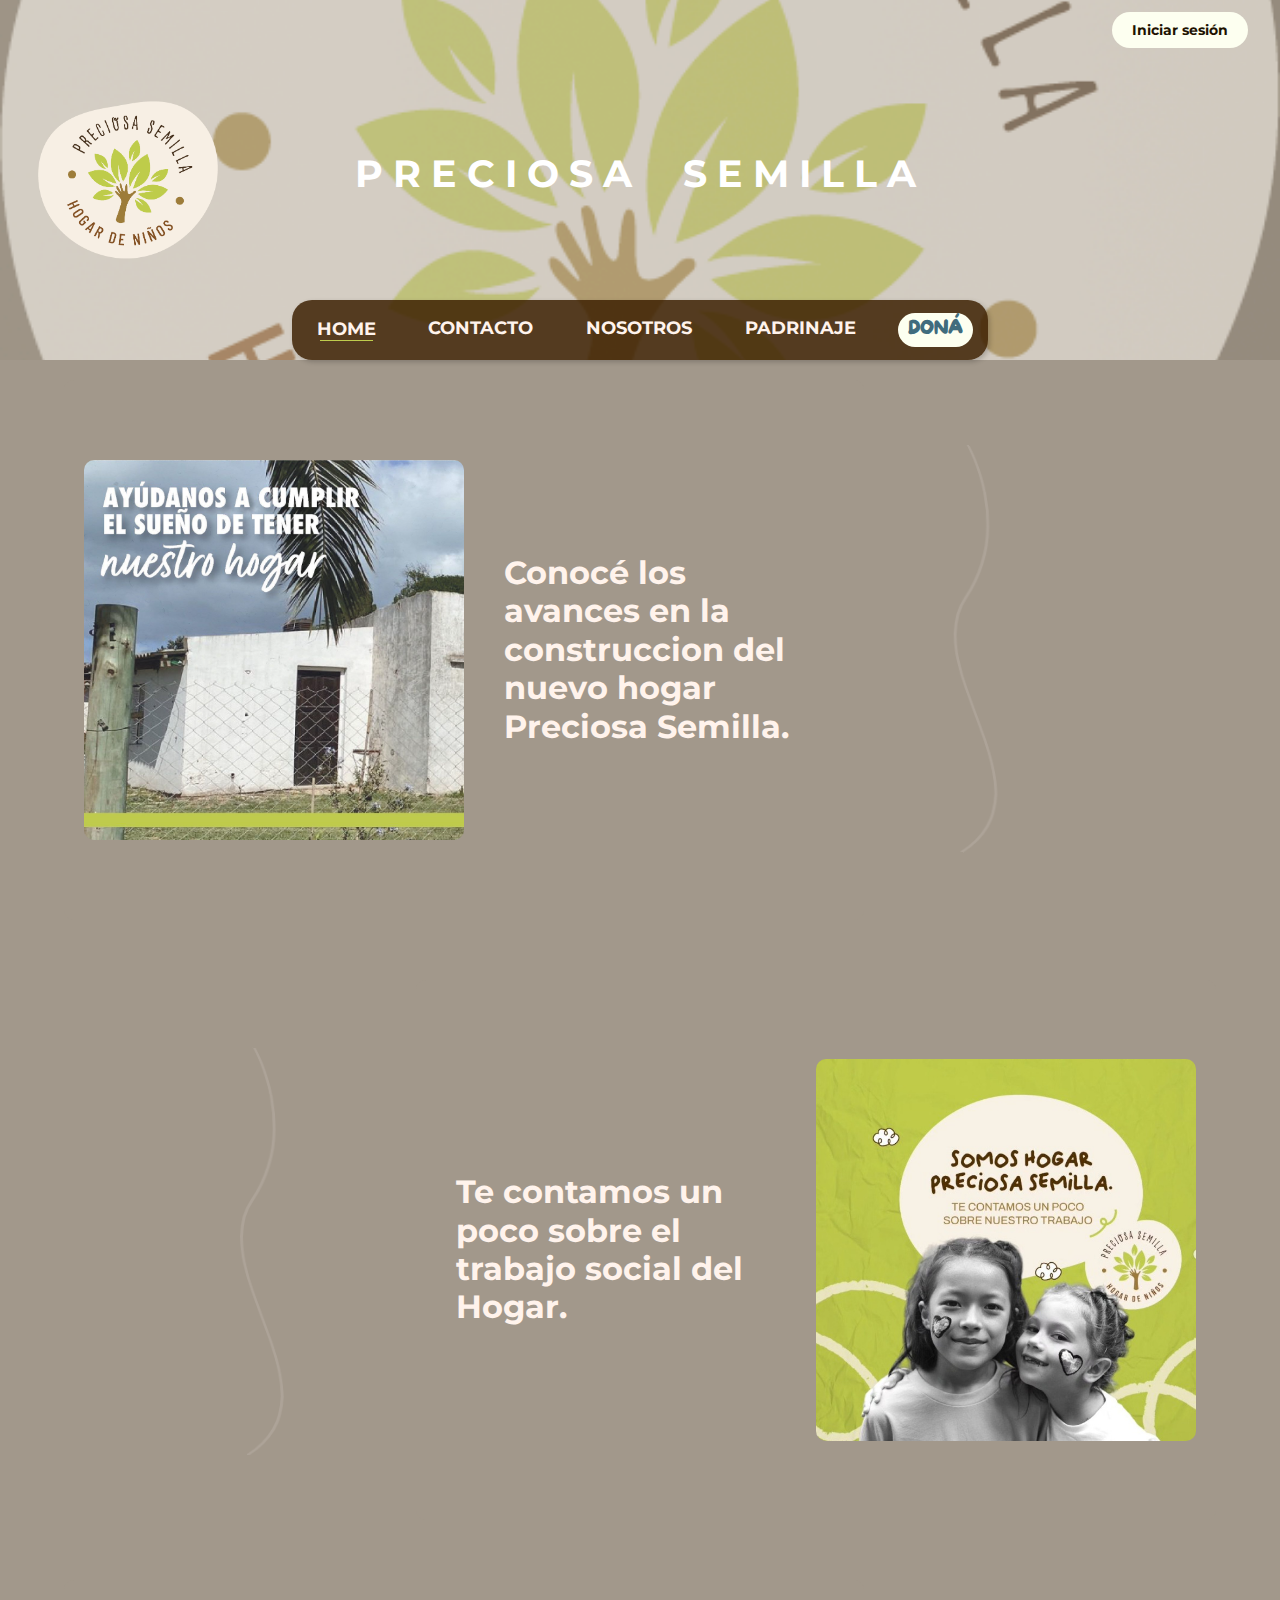
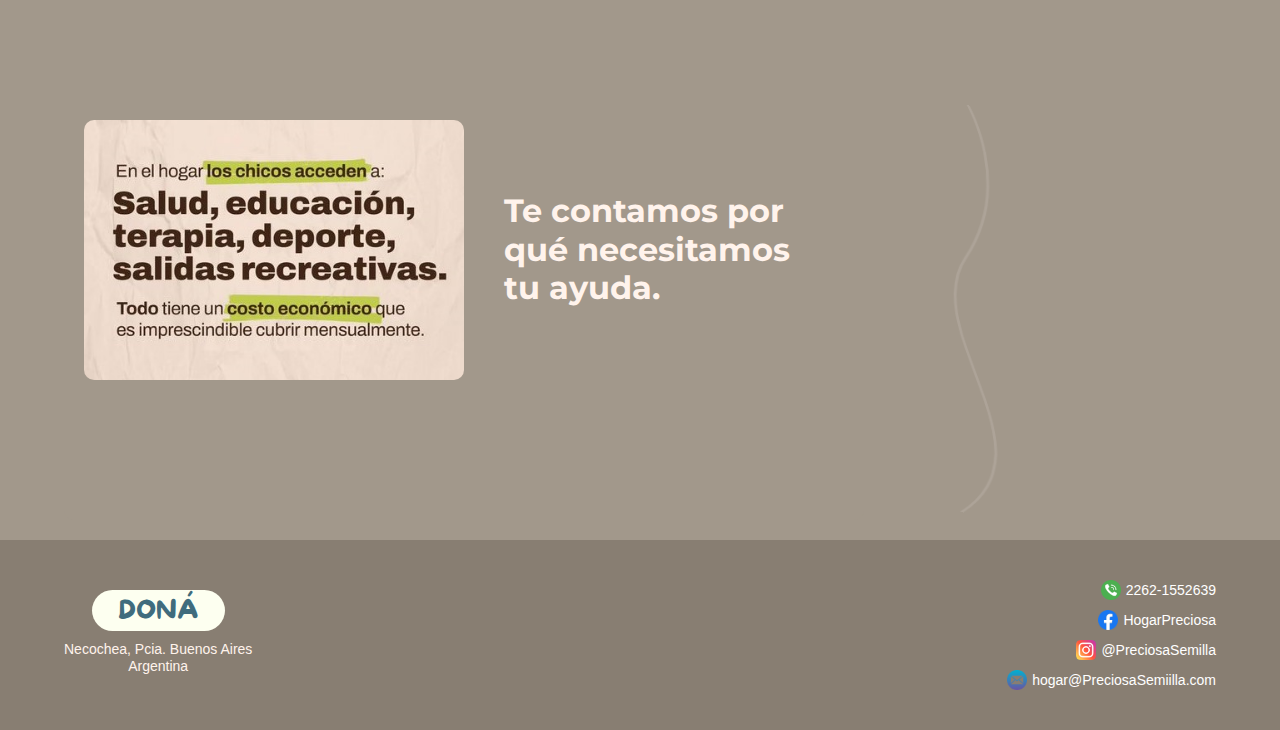
==== commit ad01bc9b: "Se borro la linea 822 del css y se cambio el logo de perfil de usuario con el menu de cerrar sesion " ====
--- a/index.html
+++ b/index.html
@@ -21,13 +21,8 @@
                 <div class="user-section">
                     <a href="login.html" class="login-button" id="link_ingresar">Iniciar sesión</a>
                     <span id="span_nombre_usuario" class="span-usuario oculto"></span>
-                    <div class="user-icon" id="section-user">
-                        <img src="img/usuario.png" alt="User Icon">
-                        <div class="menu-user oculto">
-                            <ul>
-                                <li><a href="index.html" id="cerrar_sesion_user">Cerrar sesión</a></li>
-                            </ul>
-                        </div>
+                    <div class="user-icon" id="cerrar_sesion_user">
+                        <img src="img/logout.png" alt="Logout" width="30" height="30">
                     </div>
                 </div>
             </div>
--- a/css/preciosasemilla.css
+++ b/css/preciosasemilla.css
@@ -326,6 +326,11 @@
     max-width: 170px;
 }
 
+.nav ul li a.btn-dona {
+    color: #406c7d;
+    /* Azul */
+}
+
 .btn-dona:hover {
     transform: scale(1.2);
 }
@@ -386,8 +391,13 @@
     height: 50px;
     width: 50px;
     border-radius: 50%;
+    background-color: #e9c5b9;
+    border: 0;
+    cursor: pointer;
+}
+
+button.btn-action-admin:hover {
     background-color: #ffc0ad;
-    border: 0;
 }
 
 button.btn-action-admin img {
@@ -495,28 +505,18 @@
 
 /* Navigation menu */
 .nav ul {
-    /* background-color: #1e1200;
-    height: 50px;
-    padding: 0 20px; */
-    /* Ajusta la altura del menú de navegación */
-    /* border-radius: 20px;
-    list-style: none;
-    display: flex;
-    position: absolute;
-    bottom: 0;
-    right: 15%;
-    gap: 2%; */
-    background-color: #1e1200;
+    background-color: #3c2001d7;
     height: 60px;
     padding: 0 30px;
     border-radius: 20px;
     list-style: none;
     display: flex;
-    /* position: absolute; */
-    /* bottom: 0;
-    right: 15%; */
     gap: 2%;
     justify-content: center;
+    box-shadow: 2px 2px 5px rgba(0, 0, 0, 0.2);
+    /* Sombra ligera */
+    transition: box-shadow 0.3s ease;
+    /* Animación de la sombra */
 }
 
 .nav ul li {
@@ -540,6 +540,14 @@
 
 .nav ul li a:hover::after {
     width: 80%;
+}
+
+.nav .li-active a::after {
+    content: "";
+    display: block;
+    width: 90%;
+    margin: 0 auto;
+    border-bottom: 1px solid #bfcc4d;
 }
 
 .nav ul li a {
@@ -589,7 +597,7 @@
 
 /* User icon */
 .user-icon img {
-    width: 60px;
+    width: 30px;
     border-radius: 50%;
     /* position: absolute;
     bottom: 10px;
@@ -613,24 +621,14 @@
     cursor: pointer;
     font-weight: bold;
     transition: background-color 0.3s;
-    /* position: absolute;
-    bottom: 10px;
-    right: 4cm; */
     transition: all 0.9s ease;
-    /* Aseguro que la transición se mantenga también aquí */
 }
 
 .login-button:hover {
     background-color: #bfcc4d;
 }
 
-.li-active a::after {
-    content: "";
-    display: block;
-    width: 90%;
-    margin: 0 auto;
-    border-bottom: 1px solid #bfcc4d;
-}
+
 
 /* FIN VANI*/
 @media screen and (min-width: 480px) {
@@ -776,7 +774,7 @@
     /* Ajusta según la posición de tu header o menú */
     left: 0;
     width: 100%;
-    background-color: #a2988b;
+    background-color: #cdc4b9;
     border-radius: 10px;
     box-shadow: 0 2px 10px rgba(0, 0, 0, 0.2);
     z-index: 100;
@@ -830,7 +828,6 @@
 
 .dona-container {
     display: flex;
-    height: 100vh;
     margin-right: 5%;
     margin-left: 5%;
 
@@ -871,6 +868,8 @@
 }
 
 .donation-button {
+    border: none;
+    outline: 2px solid #675e4480;
     width: 110%;
     height: 1.7cm;
     display: flex;
@@ -879,15 +878,17 @@
     gap: 10px;
     padding: 10px 20px;
     margin: 15px;
-    font-size: 1em;
+    font-size: 1.2em;
     font-weight: bold;
     color: rgb(83, 78, 78);
-    /* background-color: #f7efe0; */
-    /* border: none; */
-    /* border-radius: 20px; */
     cursor: pointer;
     transition: background-color 0.3s ease;
     position: relative;
+    border-radius: 15px;
+    box-shadow: 2px 2px 5px rgba(0, 0, 0, 0.2);
+    /* Sombra ligera */
+    transition: box-shadow 0.3s ease;
+    /* Animación de la sombra */
 }
 
 .first-donation-button::after {
@@ -909,11 +910,13 @@
 
 .donation-button:hover {
     background-color: #bfcc4d;
+    box-shadow: 4px 4px 10px rgba(0, 0, 0, 0.3);
+    /* Sombra más intensa al pasar el mouse */
 
 }
 
 .button-icon {
-    width: 170px;
+    width: 80px;
 
 }
 
@@ -923,4 +926,64 @@
 
 .oculto {
     display: none;
+}
+
+
+/* Estilo del cuadro de diálogo */
+#dialogo {
+    position: fixed;
+    top: 0;
+    left: 0;
+    width: 100%;
+    height: 100%;
+    background-color: rgba(0, 0, 0, 0.5);
+    display: flex;
+    justify-content: center;
+    align-items: center;
+    z-index: 9999;
+    opacity: 0;
+    visibility: hidden;
+    transition: opacity 0.3s ease, visibility 0.3s ease;
+}
+
+#dialogo.dialogo-visible {
+    opacity: 1;
+    visibility: visible;
+}
+
+/* Texto del mensaje */
+#mensaje-dialogo {
+    margin-bottom: 20px;
+    color: rgb(99, 90, 90);
+    font-size: 16px;
+}
+
+.dialogo-contenido {
+    background-color: rgb(255, 246, 246);
+    padding: 20px;
+    border-radius: 10px;
+    text-align: center;
+    box-shadow: 0 4px 8px rgba(0, 0, 0, 0.2);
+    width: 300px;
+}
+
+/* Animación de carga */
+.animacion-carga {
+    margin: 20px auto;
+    width: 40px;
+    height: 40px;
+    border: 4px solid #a09f9f;
+    border-top: 4px solid #bfcc4d;
+    border-radius: 50%;
+    animation: girar 1s linear infinite;
+}
+
+@keyframes girar {
+    from {
+        transform: rotate(0deg);
+    }
+
+    to {
+        transform: rotate(360deg);
+    }
 }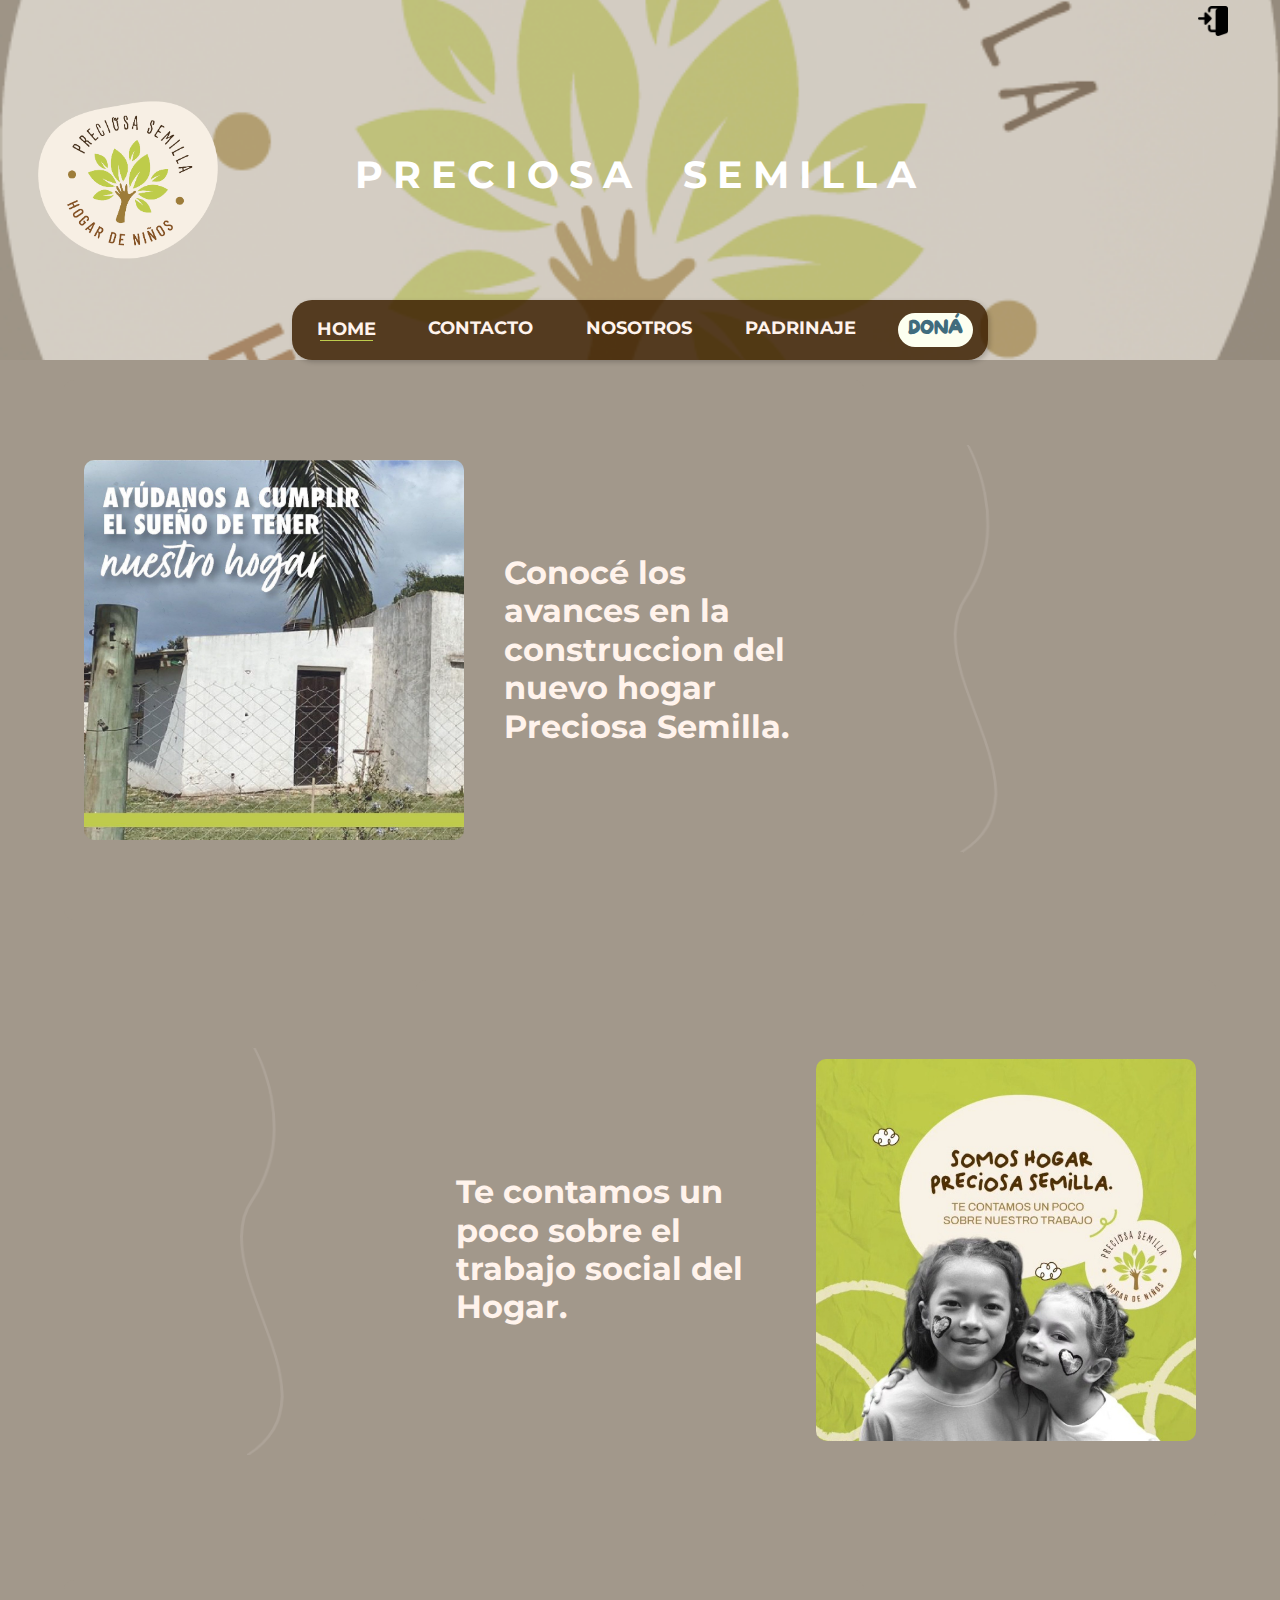
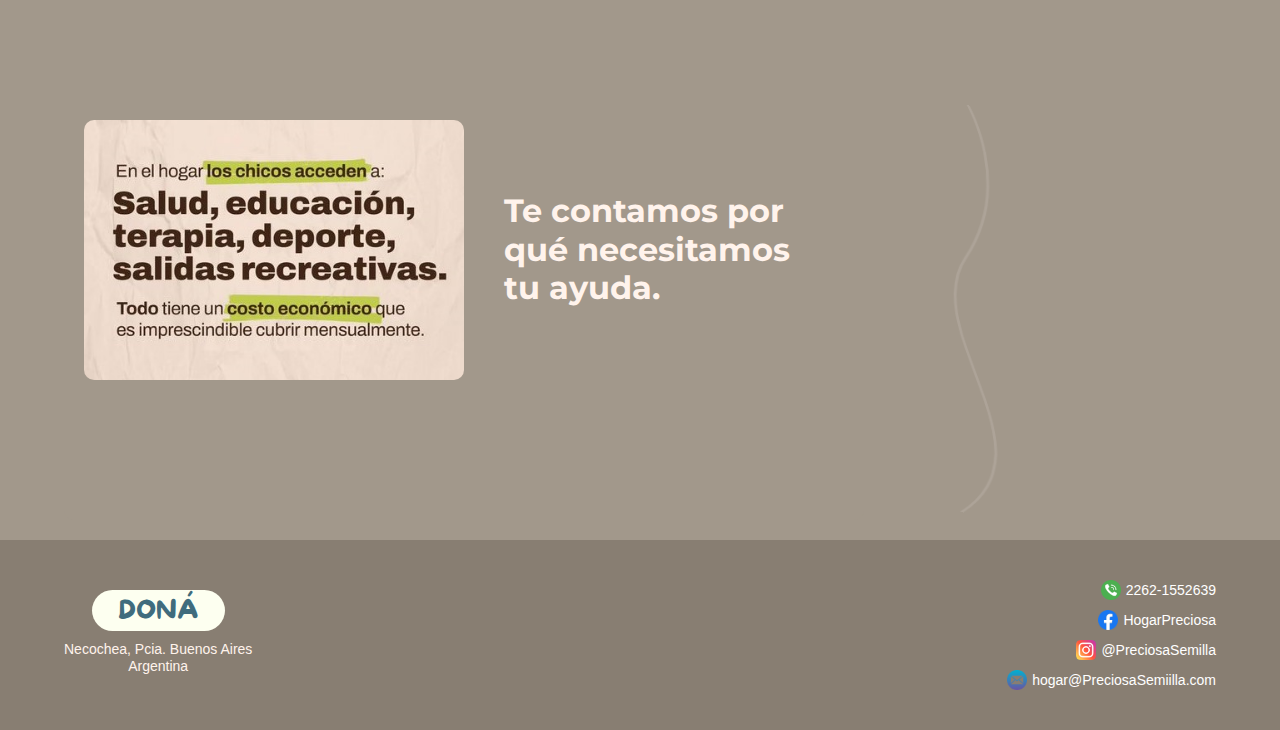
==== commit aff0b168: "Se modifico la vista del avancesconstruccion.html para que la imagen flote a la izquierda del texto" ====
--- a/index.html
+++ b/index.html
@@ -19,7 +19,8 @@
                     <img src="img\PRECIOSA-SEMILLA-LOGO.png" alt="Preciosa Semilla Logo" class="logo">
                 </div>
                 <div class="user-section">
-                    <a href="login.html" class="login-button" id="link_ingresar">Iniciar sesión</a>
+                    <a href="login.html" class="login-button" id="link_ingresar"><img src="img/login.png" alt="Login"
+                            width="30" height="30"></a>
                     <span id="span_nombre_usuario" class="span-usuario oculto"></span>
                     <div class="user-icon" id="cerrar_sesion_user">
                         <img src="img/logout.png" alt="Logout" width="30" height="30">
@@ -64,10 +65,13 @@
         <section class="container-card">
             <div class="card-home">
                 <img src="./img/ayudanos-a-contruir-nuestro-hogar.png" alt="Ayudanos a construir nuestro hogar">
-                <h4>Conocé los avances en la construccion del nuevo hogar Preciosa Semilla.</h4>
+                <h4 class="title-h4">Conocé los avances en la construccion del nuevo hogar Preciosa Semilla.</h4>
                 <div class="btns-action-admin oculto">
                     <button class="btn-action-admin"><img src="./img/pencil.png"></button>
                     <button class="btn-action-admin"><img src="./img/delete.png"></button>
+                </div>
+                <div class="btn-ver-mas">
+                    <a href="avancesconstruccion.html" class="donation-button">Ver más</a>
                 </div>
             </div>
 
@@ -82,10 +86,13 @@
         <section class="container-card card-reverse">
             <div class="card-home card-reverse">
                 <img src="./img/nosotros.jpeg" alt="Somos hogar Preciosa Semilla">
-                <h4>Te contamos un poco sobre el trabajo social del Hogar.</h4>
+                <h4 class="title-h4">Te contamos un poco sobre el trabajo social del Hogar.</h4>
                 <div class="btns-action-admin oculto">
                     <button class="btn-action-admin"><img src="./img/pencil.png"></button>
                     <button class="btn-action-admin"><img src="./img/delete.png"></button>
+                </div>
+                <div class="btn-ver-mas">
+                    <a href="construccion.html" class="donation-button">Ver más</a>
                 </div>
             </div>
         </section>
@@ -100,10 +107,13 @@
             <div class="card-home card-home-sola">
                 <img src="./img/salud-educacion-preciosa-semilla.png"
                     alt="Salud, educación, terapia, deporte, salidas recreativas">
-                <h4 class="h4-te-contamos">Te contamos por qué necesitamos tu ayuda.</h4>
+                <h4 class="title-h4 h4-te-contamos">Te contamos por qué necesitamos tu ayuda.</h4>
                 <div class="btns-action-admin oculto">
                     <button class="btn-action-admin"><img src="./img/pencil.png"></button>
                     <button class="btn-action-admin"><img src="./img/delete.png"></button>
+                </div>
+                <div class="btn-ver-mas">
+                    <a href="construccion.html" class="donation-button">Ver más</a>
                 </div>
             </div>
         </section>
@@ -136,6 +146,7 @@
         </div>
 
     </footer>
+
     <script src="./js/preciosasemilla.js"></script>
 
     <script src="js/script.js"></script>
--- a/css/preciosasemilla.css
+++ b/css/preciosasemilla.css
@@ -225,10 +225,15 @@
     justify-content: flex-start;
 }
 
-.card-home h4 {
+.title-h4 {
     font-size: 2rem;
     margin: auto;
     padding: 0 20px;
+}
+
+.card-home:hover {
+    transform: scale(1.05);
+    box-shadow: 2px 2px 5px rgba(0, 0, 0, 0.1);
 }
 
 .card-home img {
@@ -614,7 +619,6 @@
 /* Login button */
 .login-button {
     padding: 10px 20px;
-    background-color: #fdfff0;
     color: #1e1200;
     border: none;
     border-radius: 30px;
@@ -625,10 +629,57 @@
 }
 
 .login-button:hover {
-    background-color: #bfcc4d;
-}
-
-
+    color: #1e1200;
+    transform: scale(1.05);
+    box-shadow: 2px 2px 5px rgba(0, 0, 0, 0.1);
+    /* Sombra ligera */
+}
+
+.btn-ver-mas {
+    width: fit-content;
+    margin: auto;
+}
+
+.news-image {
+    float: left;
+    max-width: 300px;
+    max-height: 300px;
+    width: auto;
+    height: auto;
+    margin: auto;
+    margin-right: 15px;
+    margin-bottom: 10px;
+}
+
+.container-noticia {
+    max-width: 900px;
+    margin: auto;
+    padding: 50px 20px;
+}
+
+.news-container {
+    position: relative;
+    margin: 50px 0;
+    /* Mantiene una relación entre la imagen y el texto */
+}
+
+
+
+.news-text {
+    text-align: justify;
+    /* Da un diseño más limpio al texto */
+    font-size: 1rem;
+    line-height: 1.5;
+    margin-bottom: 1rem;
+}
+
+.news-text:after {
+    content: "";
+    /* Elemento vacío para manejar el flujo */
+    display: block;
+    clear: both;
+    /* Limpia cualquier elemento flotante cuando el texto supera la imagen */
+}
 
 /* FIN VANI*/
 @media screen and (min-width: 480px) {
@@ -657,6 +708,21 @@
 
     .footer-der {
         padding: 0;
+    }
+
+    .btn-ver-mas {
+        display: none;
+    }
+
+    .news-image {
+        float: left;
+        /* Permite que el texto rodee la imagen */
+        max-width: 380px;
+        max-height: 380px;
+        width: auto;
+        height: auto;
+        margin-right: 15px;
+        margin-bottom: 10px;
     }
 }
 
@@ -727,20 +793,6 @@
 
 }
 
-/* 
-@media (max-width: 1030px) {
-    .user-icon {
-        position: absolute;
-        bottom: 5px;
-        right: 10px;
-        transition: all 0.9s ease;
-    }
-
-} */
-
-.login-button:hover {
-    background-color: #bfcc4d;
-}
 
 
 /* agregado vani ultimo*/
@@ -830,7 +882,71 @@
     display: flex;
     margin-right: 5%;
     margin-left: 5%;
-
+    align-items: center;
+}
+
+.donation-button-wrapper {
+    height: auto;
+    padding: 10px 30px;
+    border-radius: 20px;
+    display: flex;
+    gap: 10px;
+    /* Ajusta el espacio entre botones */
+    justify-content: center;
+    align-items: center;
+    /* Centra verticalmente los botones */
+    transition: box-shadow 0.3s ease;
+}
+
+.donation-button {
+    background-color: transparent;
+    display: flex;
+    height: 100px;
+    border: none;
+    width: 110%;
+    flex-direction: row;
+    justify-content: center;
+    align-items: center;
+    padding: 5px 10px;
+    margin: 5px;
+    position: relative;
+    text-align: center;
+    font-weight: bold;
+    text-decoration: none;
+    color: #fff3ec;
+    font-weight: bold;
+    font-size: 18px;
+    transition: background-color 0.3s ease, box-shadow 0.3s ease;
+}
+
+.donation-button:hover {
+    transform: scale(1.05);
+    box-shadow: 2px 2px 5px rgba(0, 0, 0, 0.1);
+}
+
+/* Estilo para la línea divisoria */
+.donation-button-wrapper .donation-button:not(:last-child)::after {
+    content: "";
+    position: absolute;
+    right: -5px;
+    /* Ajusta según el espaciado */
+    top: 10%;
+    height: 80%;
+    /* Ajusta el tamaño vertical de la línea */
+    width: 1px;
+    background-color: #ffffff;
+}
+
+/* Sin efecto hover en la línea */
+.donation-button-wrapper .donation-button::after:hover {
+    background-color: #ffffff;
+    border-radius: 10px;
+}
+
+.linea-blanca {
+    border-bottom: 1px solid #fff3ec;
+    width: 90%;
+    margin: 0 auto;
 }
 
 /* Estilo para los dos divs */
@@ -838,10 +954,11 @@
 .texto-dona-container {
     padding: 8%;
     width: 45%;
+    display: flex;
     flex-direction: column;
-    text-align: center;
-
-
+    justify-content: center;
+    text-align: center;
+    align-items: center;
 }
 
 
@@ -858,62 +975,7 @@
 
 }
 
-.donation-buttons {
-    display: flex;
-    flex-wrap: wrap;
-    gap: 20px;
-    justify-content: center;
-    padding: 20px;
-
-}
-
-.donation-button {
-    border: none;
-    outline: 2px solid #675e4480;
-    width: 110%;
-    height: 1.7cm;
-    display: flex;
-    align-items: center;
-    justify-content: center;
-    gap: 10px;
-    padding: 10px 20px;
-    margin: 15px;
-    font-size: 1.2em;
-    font-weight: bold;
-    color: rgb(83, 78, 78);
-    cursor: pointer;
-    transition: background-color 0.3s ease;
-    position: relative;
-    border-radius: 15px;
-    box-shadow: 2px 2px 5px rgba(0, 0, 0, 0.2);
-    /* Sombra ligera */
-    transition: box-shadow 0.3s ease;
-    /* Animación de la sombra */
-}
-
-.first-donation-button::after {
-    content: "";
-    display: block;
-    width: 90%;
-    margin: 0 auto;
-    border-bottom: 1px solid #FFFFFF;
-}
-
-.second-donation-button::before {
-    content: "";
-    display: block;
-    width: 100%;
-    margin: 0 auto;
-    border-bottom: 1px solid #FFFFFF;
-}
-
-
-.donation-button:hover {
-    background-color: #bfcc4d;
-    box-shadow: 4px 4px 10px rgba(0, 0, 0, 0.3);
-    /* Sombra más intensa al pasar el mouse */
-
-}
+
 
 .button-icon {
     width: 80px;
@@ -928,6 +990,9 @@
     display: none;
 }
 
+.mostrado {
+    display: block;
+}
 
 /* Estilo del cuadro de diálogo */
 #dialogo {
@@ -986,4 +1051,8 @@
     to {
         transform: rotate(360deg);
     }
+}
+
+.anotarse {
+    margin: 10%;
 }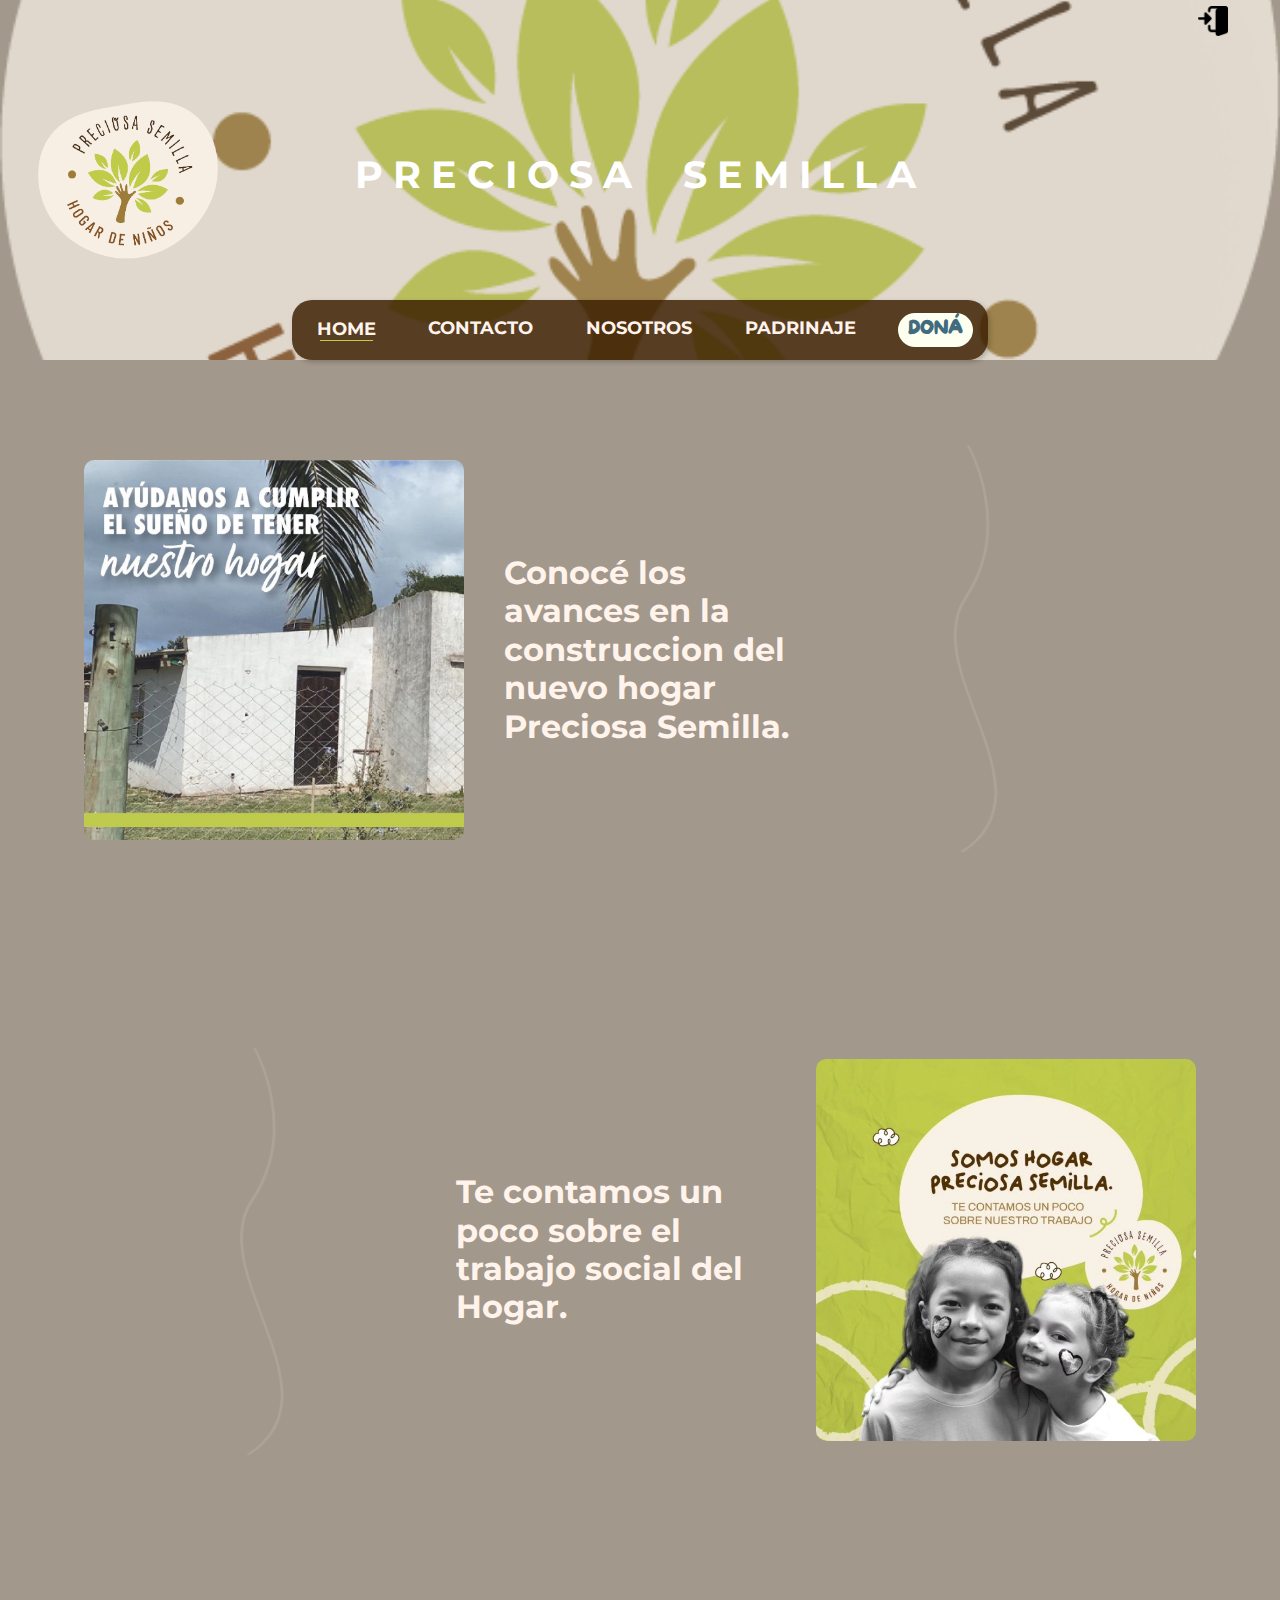
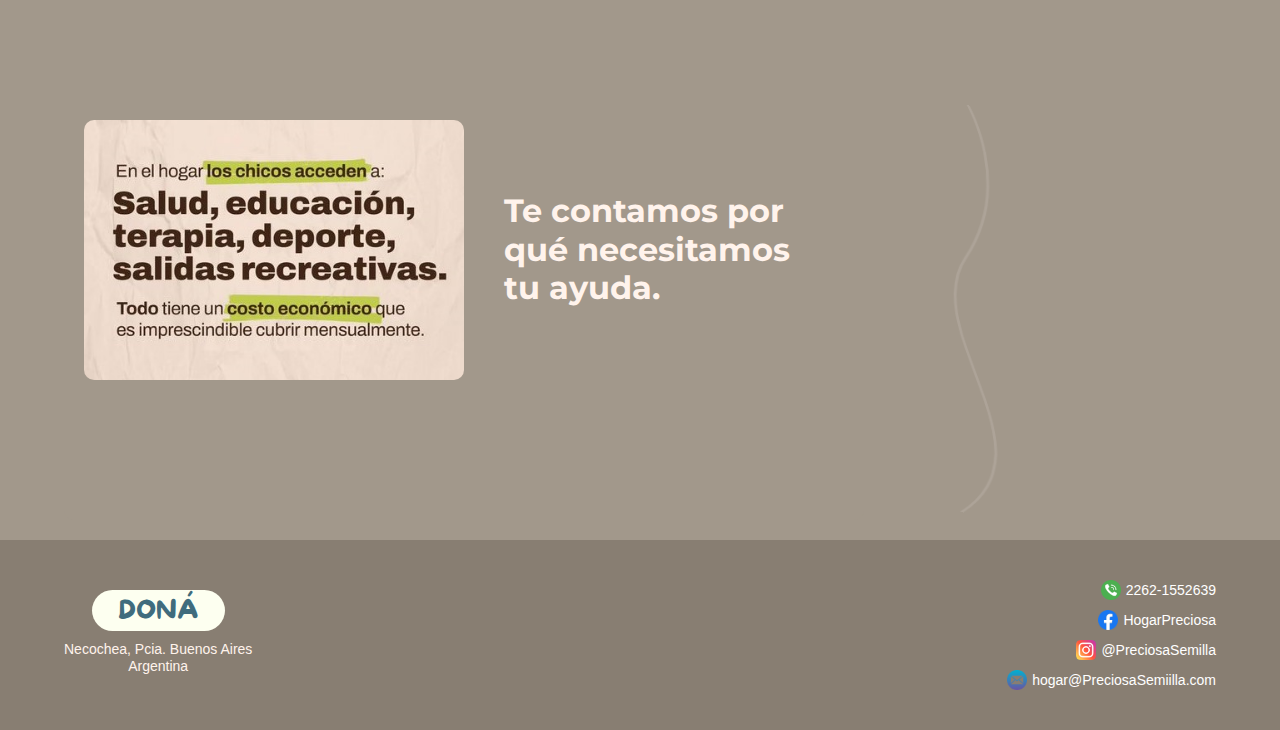
==== commit cdffad36: "subrayado de clickeables" ====
--- a/index.html
+++ b/index.html
@@ -71,7 +71,7 @@
                     <button class="btn-action-admin"><img src="./img/delete.png"></button>
                 </div>
                 <div class="btn-ver-mas">
-                    <a href="avancesconstruccion.html" class="donation-button">Ver más</a>
+                    <a href="avancesconstruccion.html" class="donation-button elemento-clickeable">Ver más</a>
                 </div>
             </div>
 
@@ -92,7 +92,7 @@
                     <button class="btn-action-admin"><img src="./img/delete.png"></button>
                 </div>
                 <div class="btn-ver-mas">
-                    <a href="construccion.html" class="donation-button">Ver más</a>
+                    <a href="construccion.html" class="donation-button elemento-clickeable">Ver más</a>
                 </div>
             </div>
         </section>
@@ -113,7 +113,7 @@
                     <button class="btn-action-admin"><img src="./img/delete.png"></button>
                 </div>
                 <div class="btn-ver-mas">
-                    <a href="construccion.html" class="donation-button">Ver más</a>
+                    <a href="construccion.html" class="donation-button elemento-clickeable">Ver más</a>
                 </div>
             </div>
         </section>
--- a/css/preciosasemilla.css
+++ b/css/preciosasemilla.css
@@ -448,7 +448,7 @@
 }
 
 .header {
-    background-color: #625c54;
+  
     /* border-bottom: 2px solid #ddd; */
     /* padding: 10px 0; */
     width: 100%;
@@ -635,51 +635,7 @@
     /* Sombra ligera */
 }
 
-.btn-ver-mas {
-    width: fit-content;
-    margin: auto;
-}
-
-.news-image {
-    float: left;
-    max-width: 300px;
-    max-height: 300px;
-    width: auto;
-    height: auto;
-    margin: auto;
-    margin-right: 15px;
-    margin-bottom: 10px;
-}
-
-.container-noticia {
-    max-width: 900px;
-    margin: auto;
-    padding: 50px 20px;
-}
-
-.news-container {
-    position: relative;
-    margin: 50px 0;
-    /* Mantiene una relación entre la imagen y el texto */
-}
-
-
-
-.news-text {
-    text-align: justify;
-    /* Da un diseño más limpio al texto */
-    font-size: 1rem;
-    line-height: 1.5;
-    margin-bottom: 1rem;
-}
-
-.news-text:after {
-    content: "";
-    /* Elemento vacío para manejar el flujo */
-    display: block;
-    clear: both;
-    /* Limpia cualquier elemento flotante cuando el texto supera la imagen */
-}
+
 
 /* FIN VANI*/
 @media screen and (min-width: 480px) {
@@ -712,17 +668,6 @@
 
     .btn-ver-mas {
         display: none;
-    }
-
-    .news-image {
-        float: left;
-        /* Permite que el texto rodee la imagen */
-        max-width: 380px;
-        max-height: 380px;
-        width: auto;
-        height: auto;
-        margin-right: 15px;
-        margin-bottom: 10px;
     }
 }
 
@@ -899,6 +844,7 @@
 }
 
 .donation-button {
+    cursor: pointer;
     background-color: transparent;
     display: flex;
     height: 100px;
@@ -943,6 +889,20 @@
     border-radius: 10px;
 }
 
+.elemento-clickeable {
+    position: relative; /* Necesario para posicionar el ::after */
+    display: inline-block;
+}
+
+.elemento-clickeable::after {
+    content: "";
+    border-bottom: 1px solid #ffffff;
+    width: 75%;
+    display: block;
+    margin: 0 auto;
+}
+
+
 .linea-blanca {
     border-bottom: 1px solid #fff3ec;
     width: 90%;
@@ -990,8 +950,12 @@
     display: none;
 }
 
-.mostrado {
+.visible {
     display: block;
+}
+
+.btn-volver {
+    width: fit-content;
 }
 
 /* Estilo del cuadro de diálogo */
@@ -1055,4 +1019,48 @@
 
 .anotarse {
     margin: 10%;
+}
+
+.container-noticia {
+    max-width: 900px;
+    margin: auto;
+    padding: 20px;
+}
+
+.noticia {
+    display: flex;
+    gap: 50px;
+    flex-direction: column;
+    align-items: center;
+    margin-top: 30px;
+}
+
+.news-container {
+    position: relative;
+    /* Mantiene una relación entre la imagen y el texto */
+}
+
+.news-image {
+    float: left;
+    /* Permite que el texto rodee la imagen */
+    max-width: 380px;
+    max-height: 380px;
+    width: auto;
+    height: auto;
+    margin-right: 15px;
+    margin-bottom: 10px;
+}
+
+.news-text {
+    text-align: justify;
+    /* Da un diseño más limpio al texto */
+    line-height: 1.5;
+}
+
+.news-text:after {
+    content: "";
+    /* Elemento vacío para manejar el flujo */
+    display: block;
+    clear: both;
+    /* Limpia cualquier elemento flotante cuando el texto supera la imagen */
 }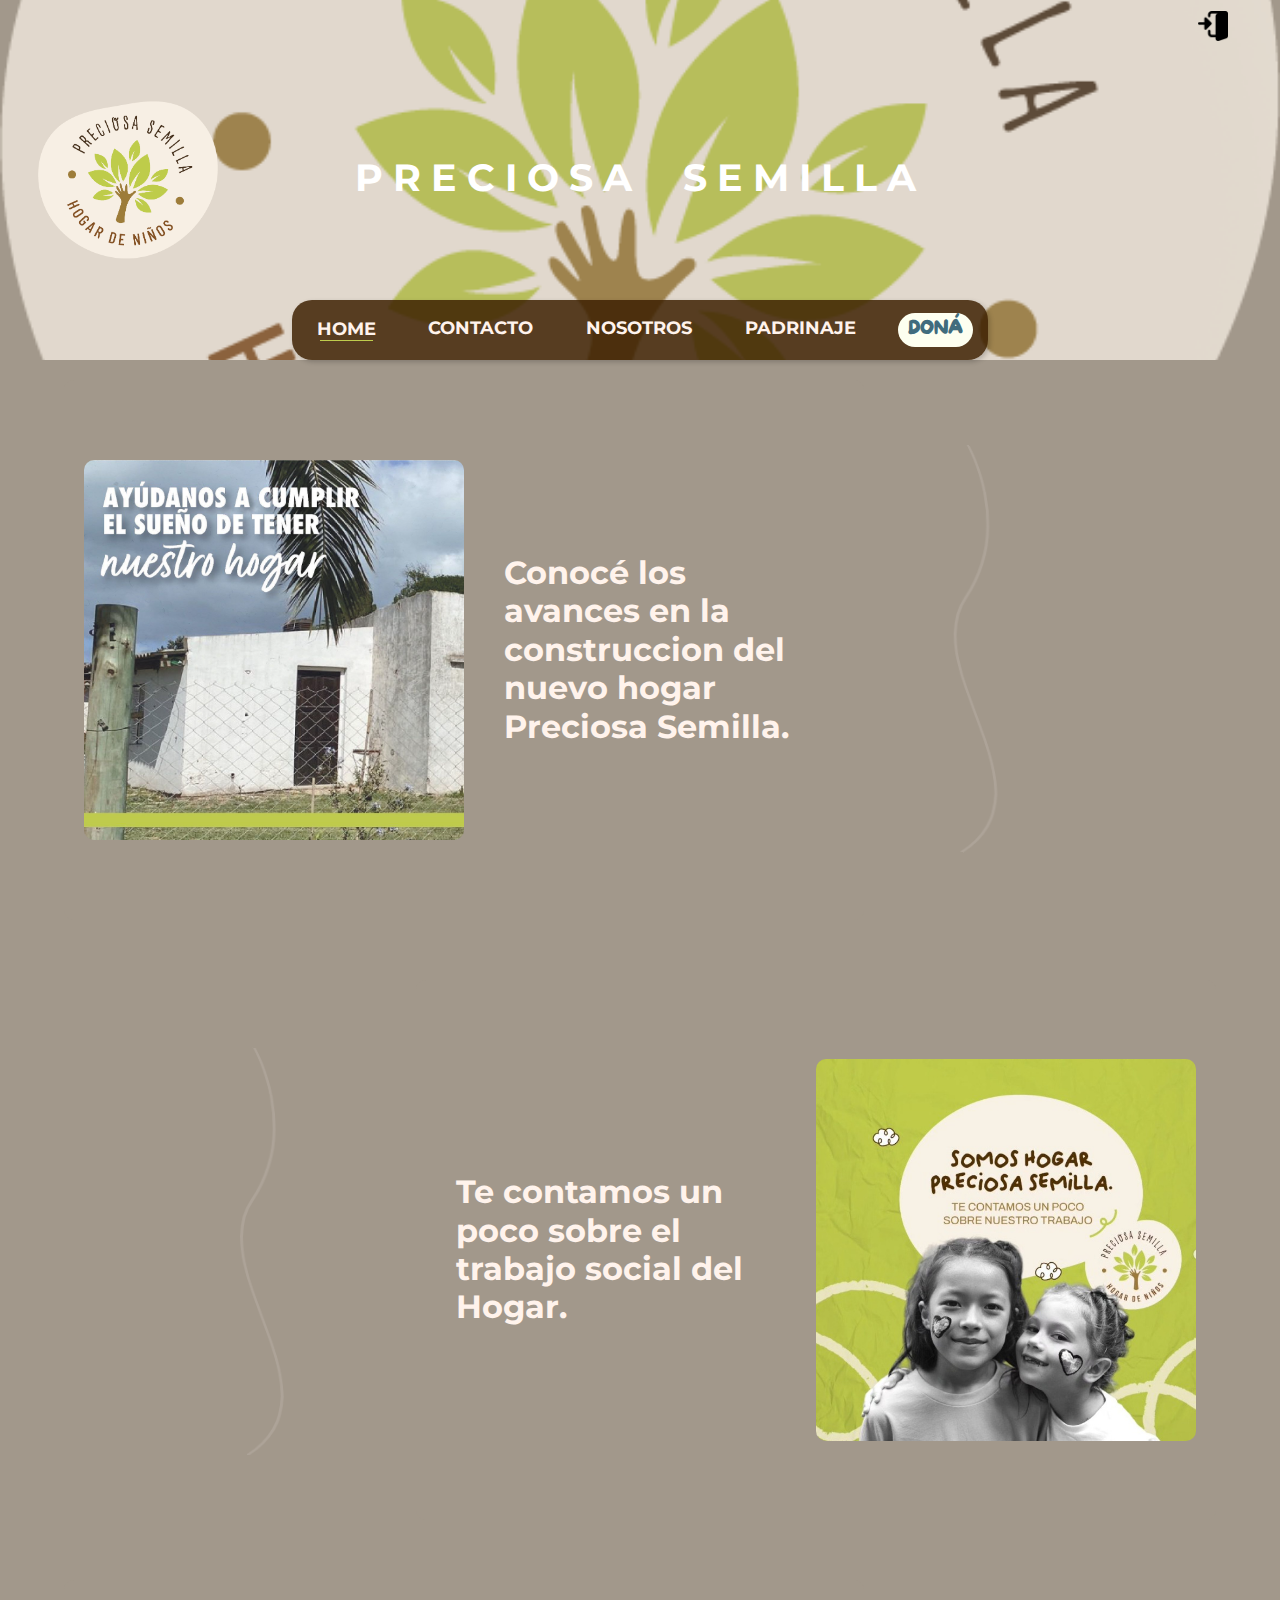
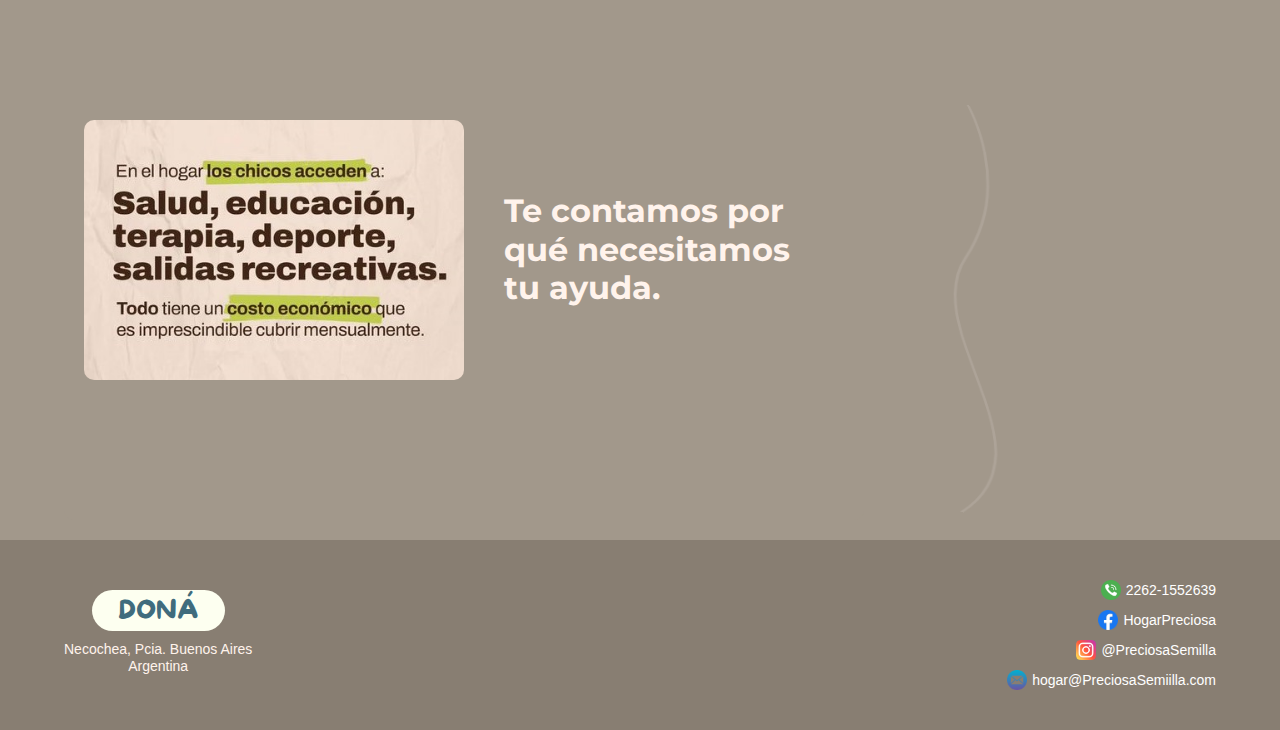
==== commit 64855eaa: "favicon agregado" ====
--- a/index.html
+++ b/index.html
@@ -8,7 +8,10 @@
         rel="stylesheet">
     <link rel="stylesheet" href="./css/preciosasemilla.css">
     <link rel="stylesheet" href="https://cdnjs.cloudflare.com/ajax/libs/font-awesome/6.0.0-beta3/css/all.min.css">
+    <link rel="icon" href="img\PRECIOSA-SEMILLA-LOGO.png" type="image/png">
+    
     <title>Preciosa semilla</title>
+  
 </head>
 
 <body>
--- a/css/preciosasemilla.css
+++ b/css/preciosasemilla.css
@@ -1,4 +1,3 @@
-/*Fuentes*/
 @font-face {
     font-family: 'More sugar';
     src: url('../fonts/more_sugar_font/MoreSugar-Regular.ttf');
@@ -10,7 +9,6 @@
     box-sizing: border-box;
 }
 
-/* General Styles */
 body {
     font-family: 'Montserrat', sans-serif;
     background-color: #a2988b;
@@ -44,19 +42,12 @@
     list-style: none;
 }
 
-/* body {
-    font-family: 'More sugar';
-    background-color: #a2988b;
-} */
-
 main {
     width: 90%;
     max-width: 1200px;
     margin: auto;
 }
 
-/*AMPI*/
-/* General Styles */
 .info-section {
     display: flex;
     justify-content: space-around;
@@ -66,22 +57,23 @@
     color: #4d4d4d;
 }
 
+.image-container {
+    width: 50%;
+    display: flex;
+    flex-direction: column;
+    justify-content: center;
+    align-items: center;
+}
+
 .image-container img {
     max-width: 100%;
     border-radius: 10px;
 }
 
 .text-container {
-    margin: 5%;
+    margin: 0 5%;
     width: 90%;
-    /* text-align: center; */
-}
-
-/* .text-container h2 {
-    font-size: 2rem;
-    color: #406c7d;
-    margin-bottom: 1rem;
-} */
+}
 
 .text-container p {
     font-size: 1rem;
@@ -115,76 +107,51 @@
 }
 
 
-/* Contact Section */
 .contact-section,
 #nosotros,
 #padrinazgo {
     display: flex;
     align-items: center;
-    /* Centra verticalmente ambos bloques */
-    justify-content: center;
-    /* Centra horizontalmente ambos bloques */
+    justify-content: center;
     gap: 5%;
-    /* Espacio entre los bloques */
     padding: 10%;
-    /* Espaciado alrededor de la sección */
+   
+}
+
+.contact-section {
+    align-items: flex-start;
 }
 
 .form {
     width: 100%;
-    /* Ajusta el ancho de cada bloque */
-    display: flex;
-    flex-direction: column;
-    align-items: center;
-    /* Centra horizontalmente el contenido */
-    text-align: center;
-    /* Centra el texto */
-
+    display: flex;
+    flex-direction: column;
+    align-items: center;
+    text-align: center;
 }
 
 .form-container,
 .info-container {
-    width: 45%;
-    /* Ajusta el ancho de cada bloque */
-    /* display: flex;
-    flex-direction: column;
-    align-items: flex-start;
-    gap: 20px; */
-    /* Centra horizontalmente el contenido */
-    /* text-align: center; */
-    /* Centra el texto */
+    width: 50%;
+}
+
+.anotarse-form {
+    width: 120%;
+    margin-left: -10%;
 }
 
 input,
 textarea {
-    width: 90%;
-    /* Tamaño del campo */
-    /* margin: 10px 0; */
+    /* width: 90%;*/
     margin-bottom: 15px;
-    /* Espaciado superior e inferior */
     padding: 10px;
-    /* Espaciado interno */
     border: 1px solid #ccc;
-    /* Define un borde */
     border-radius: 5px;
-    /* Borde redondeado */
     background-color: #fff3ec;
-    /* Color de fondo */
     color: #4d4d4d;
-    /* Color del texto */
     max-width: 350px;
 }
 
-/* button {
-    background-color: #bfcc4d;
-    color: #406c7d;
-    border: none;
-    padding: 10px 20px;
-    border-radius: 5px;
-    cursor: pointer;
-    margin-top: 20px;
-    align-self: center;
-} */
 .btn-form {
     background-color: #bfcc4d;
     color: #406c7d;
@@ -196,9 +163,6 @@
     align-self: center;
 }
 
-/*FIN AMPI*/
-
-/*HOME*/
 .main-home {
     display: grid;
     gap: 60px;
@@ -274,12 +238,9 @@
 .curva-decorativa {
     position: absolute;
     bottom: 0;
-    /* Posiciona la curva al fondo del contenedor */
     left: 0;
     width: 100%;
-    /* Asegura que ocupe el ancho completo */
     height: 100%;
-    /* Ajusta la altura según sea necesario */
 }
 
 
@@ -296,26 +257,42 @@
     display: flex;
     flex-direction: row;
     justify-content: space-between;
+    align-items: flex-end;
     width: 90%;
 }
 
 .form-login h5 {
-    /* font-family: 'More sugar'; */
     font-size: 26px;
     color: #fff3ec;
     text-align: center;
     margin: 0;
+}
+
+.form-login input::placeholder,
+.form-login textarea::placeholder {
+    color: #4d4d4d;
+    font-size: 13px;
+    font-family: 'Montserrat', sans-serif;
 }
 
 .mensaje-error {
     color: red;
     font-size: 14px;
     margin: 0;
-}
-
-
-
-/* FOOTER*/
+    text-wrap-mode: nowrap;
+}
+
+.mensaje-exito {
+    color: green;
+    font-size: 14px;
+    margin: 0;
+    text-wrap-mode: nowrap;
+}
+
+.acceso-incorrecto {
+    text-align: center;
+}
+
 .btn-dona {
     font-family: 'More sugar';
     color: #406c7d;
@@ -333,7 +310,6 @@
 
 .nav ul li a.btn-dona {
     color: #406c7d;
-    /* Azul */
 }
 
 .btn-dona:hover {
@@ -390,7 +366,6 @@
     color: #f7efe0;
 }
 
-/*ADMIN*/
 button.btn-action-admin {
     padding: 0;
     height: 50px;
@@ -416,7 +391,6 @@
     right: 5px;
 }
 
-/*VANI*/
 .tope {
     background-color: #a2988b;
     width: 100%;
@@ -434,9 +408,10 @@
     display: flex;
     flex-direction: row;
     justify-content: space-between;
-    align-items: flex-end;
+    align-items: center;
     width: 95%;
-    height: 50px;
+    height: 60px;
+    /* Igual al alto del menú */
 }
 
 .title-header {
@@ -448,12 +423,8 @@
 }
 
 .header {
-  
-    /* border-bottom: 2px solid #ddd; */
-    /* padding: 10px 0; */
     width: 100%;
     height: 100%;
-    /* Ajustar altura con porcentaje */
     display: flex;
     flex-direction: column;
     justify-content: space-between;
@@ -463,32 +434,9 @@
     background-size: cover;
     background-position: center;
     background-repeat: no-repeat;
-    /* position: relative; */
-
-
-
-}
-
-/* Header content */
-/* .header-content {
-    display: flex;
-    align-items: center;
-    justify-content: space-between;
-} */
-
-/* Logo */
+}
+
 .logo {
-    /* margin-left: 5cm;
-    width: 9%; */
-    /* Logo ajustado a un porcentaje del contenedor */
-    /* height: auto;
-    margin-top: 20px;
-    position: absolute;
-    bottom: 10px;
-    left: 3%;
-    transition: all 0.9s ease; */
-    /* Transición suave para todas las propiedades */
-
     width: 14%;
     position: absolute;
     bottom: 50%;
@@ -497,18 +445,15 @@
     transform: translateY(50%);
 }
 
-/*title*/
 h1 {
     text-align: center;
     font-size: 3vw;
-    /* Ajuste en función del ancho de la pantalla */
     color: white;
     word-spacing: 20px;
     letter-spacing: 10px;
     margin: 0;
 }
 
-/* Navigation menu */
 .nav ul {
     background-color: #3c2001d7;
     height: 60px;
@@ -519,9 +464,7 @@
     gap: 2%;
     justify-content: center;
     box-shadow: 2px 2px 5px rgba(0, 0, 0, 0.2);
-    /* Sombra ligera */
     transition: box-shadow 0.3s ease;
-    /* Animación de la sombra */
 }
 
 .nav ul li {
@@ -565,19 +508,14 @@
 }
 
 .dona {
-    /* Aumenta el espacio entre letras */
     text-align: center;
     font-size: 18px;
 }
 
-/* User section */
 .user-section {
     display: flex;
     align-items: center;
     gap: 10px;
-    /* position: absolute;
-    right: 10px;
-    bottom: 5px; */
 }
 
 .user-icon {
@@ -600,15 +538,10 @@
     text-align: center;
 }
 
-/* User icon */
 .user-icon img {
     width: 30px;
     border-radius: 50%;
-    /* position: absolute;
-    bottom: 10px;
-    right: 2.5cm; */
     transition: all 0.9s ease;
-    /* Aseguro que la transición se mantenga también aquí */
 }
 
 .span-usuario {
@@ -616,9 +549,8 @@
     font-weight: 600;
 }
 
-/* Login button */
 .login-button {
-    padding: 10px 20px;
+    padding: 0px 20px;
     color: #1e1200;
     border: none;
     border-radius: 30px;
@@ -632,12 +564,8 @@
     color: #1e1200;
     transform: scale(1.05);
     box-shadow: 2px 2px 5px rgba(0, 0, 0, 0.1);
-    /* Sombra ligera */
-}
-
-
-
-/* FIN VANI*/
+}
+
 @media screen and (min-width: 480px) {
     .card-home {
         flex-direction: row;
@@ -659,7 +587,6 @@
 
     .container-footer {
         flex-direction: row;
-        /* justify-content: space-evenly; */
     }
 
     .footer-der {
@@ -672,24 +599,16 @@
 }
 
 @media screen and (max-width: 768px) {
-    /* .header {
-        flex-direction: column;
-        align-items: center;
-    } */
+    h1 {
+        font-size: 22px;
+    }
 
     .nav ul {
         flex-direction: column;
     }
-
-    /* .card-home {
-        grid-template-columns: 1fr;
-    } */
 }
 
 @media screen and (min-width: 768px) {
-    /* .main-home {
-        grid-template-columns: repeat(2, 1fr);
-    } */
 
     section.card-home-sola {
         grid-column: 1 / -1;
@@ -705,74 +624,37 @@
     }
 }
 
-
-/* @media (max-width: 980px) {
-    .logo {
-        width: 9%;
-        margin-left: 4%;
-        margin-bottom: 10%;
-        transition: all 0.9s ease;
-    }
-} */
-
 @media (max-width: 1270px) {
     .logo {
-        /* width: 9%; */
-        /* Reduzco el tamaño del logo */
-        /* margin-left: 5%; */
         transition: all 0.9s ease;
-        /* Aseguro que la transición se mantenga también aquí */
         top: 0;
         bottom: 100%;
         transform: translateY(10px);
     }
 }
 
-@media (max-width: 1030px) {
-    /* .login-button {
-        position: absolute;
-        bottom: 10px;
-        right: 10px;
-        transition: all 0.9s ease;
-    } */
-
-}
-
-
-
-/* agregado vani ultimo*/
 .container-menu-responsive {
-    width: 100%;
+    width: 100px;
     position: relative;
     padding-left: 20px;
 }
 
-/* Estilo del menú hamburguesa */
 .hamburger {
     display: none;
-    /* Ocultar inicialmente */
     width: 40px;
-    /* Ancho del ícono */
     height: 40px;
-    /* Alto del ícono */
     cursor: pointer;
-    /* position: absolute; */
-    /* Permite posicionarlo donde desees */
-    /* top: 80%; */
-    /* Ajustar el ícono en relación al top */
-    /* left: 5% */
 }
 
 .responsive-menu {
     display: none;
-    /* Oculto por defecto */
     position: absolute;
     top: 40px;
-    /* Ajusta según la posición de tu header o menú */
     left: 0;
     width: 100%;
     background-color: #cdc4b9;
-    border-radius: 10px;
+    border-bottom-right-radius: 10px;
+    border-bottom-left-radius: 10px;
     box-shadow: 0 2px 10px rgba(0, 0, 0, 0.2);
     z-index: 100;
     height: fit-content;
@@ -782,8 +664,8 @@
 .responsive-menu ul {
     list-style: none;
     margin: 0;
-    padding: 10px 0;
-    text-align: center;
+    padding: 10px 10px;
+    text-align: left;
 }
 
 .responsive-menu ul li {
@@ -796,29 +678,33 @@
     font-size: 1.2em;
     font-weight: bold;
     transition: color 0.3s ease;
+    display: inline-block;
+    width: 100%;
+    text-align: left;
+    padding: 5px 15px;
 }
 
 .responsive-menu ul li a:hover {
     color: #bfcc4d;
 }
 
-/* Para mostrar el menú cuando se activa */
 .responsive-menu.show {
     display: block;
 
 }
 
-/* Media query para dispositivos pequeños */
 @media (max-width: 780px) {
     .nav ul {
         display: none;
-        /* Ocultar el menú normal */
-
     }
 
     .hamburger {
         display: flex;
-        /* Mostrar el menú hamburguesa */
+    }
+
+    .container-menu-responsive {
+        width: 100%;
+        display: block;
     }
 
 }
@@ -836,10 +722,8 @@
     border-radius: 20px;
     display: flex;
     gap: 10px;
-    /* Ajusta el espacio entre botones */
-    justify-content: center;
-    align-items: center;
-    /* Centra verticalmente los botones */
+    justify-content: center;
+    align-items: center;
     transition: box-shadow 0.3s ease;
 }
 
@@ -870,27 +754,23 @@
     box-shadow: 2px 2px 5px rgba(0, 0, 0, 0.1);
 }
 
-/* Estilo para la línea divisoria */
 .donation-button-wrapper .donation-button:not(:last-child)::after {
     content: "";
     position: absolute;
     right: -5px;
-    /* Ajusta según el espaciado */
     top: 10%;
     height: 80%;
-    /* Ajusta el tamaño vertical de la línea */
     width: 1px;
     background-color: #ffffff;
 }
 
-/* Sin efecto hover en la línea */
 .donation-button-wrapper .donation-button::after:hover {
     background-color: #ffffff;
     border-radius: 10px;
 }
 
 .elemento-clickeable {
-    position: relative; /* Necesario para posicionar el ::after */
+    position: relative;
     display: inline-block;
 }
 
@@ -909,7 +789,6 @@
     margin: 0 auto;
 }
 
-/* Estilo para los dos divs */
 .botones-container,
 .texto-dona-container {
     padding: 8%;
@@ -923,16 +802,12 @@
 
 
 .texto-dona-container {
-
     color: white;
     font-family: 'More sugar';
     font-size: 20px;
     text-align: center;
     line-height: 1.2;
-    /* Ajusta el interlineado (espacio entre líneas) */
     letter-spacing: 2px;
-    /* Ajusta el interletrado (espacio entre letras) */
-
 }
 
 
@@ -958,7 +833,10 @@
     width: fit-content;
 }
 
-/* Estilo del cuadro de diálogo */
+.btn-volver a {
+    height: auto;
+}
+
 #dialogo {
     position: fixed;
     top: 0;
@@ -980,7 +858,6 @@
     visibility: visible;
 }
 
-/* Texto del mensaje */
 #mensaje-dialogo {
     margin-bottom: 20px;
     color: rgb(99, 90, 90);
@@ -996,7 +873,6 @@
     width: 300px;
 }
 
-/* Animación de carga */
 .animacion-carga {
     margin: 20px auto;
     width: 40px;
@@ -1037,12 +913,10 @@
 
 .news-container {
     position: relative;
-    /* Mantiene una relación entre la imagen y el texto */
 }
 
 .news-image {
     float: left;
-    /* Permite que el texto rodee la imagen */
     max-width: 380px;
     max-height: 380px;
     width: auto;
@@ -1053,14 +927,13 @@
 
 .news-text {
     text-align: justify;
-    /* Da un diseño más limpio al texto */
     line-height: 1.5;
+    margin-bottom: 1rem;
 }
 
 .news-text:after {
     content: "";
-    /* Elemento vacío para manejar el flujo */
     display: block;
     clear: both;
-    /* Limpia cualquier elemento flotante cuando el texto supera la imagen */
-}+}
+
